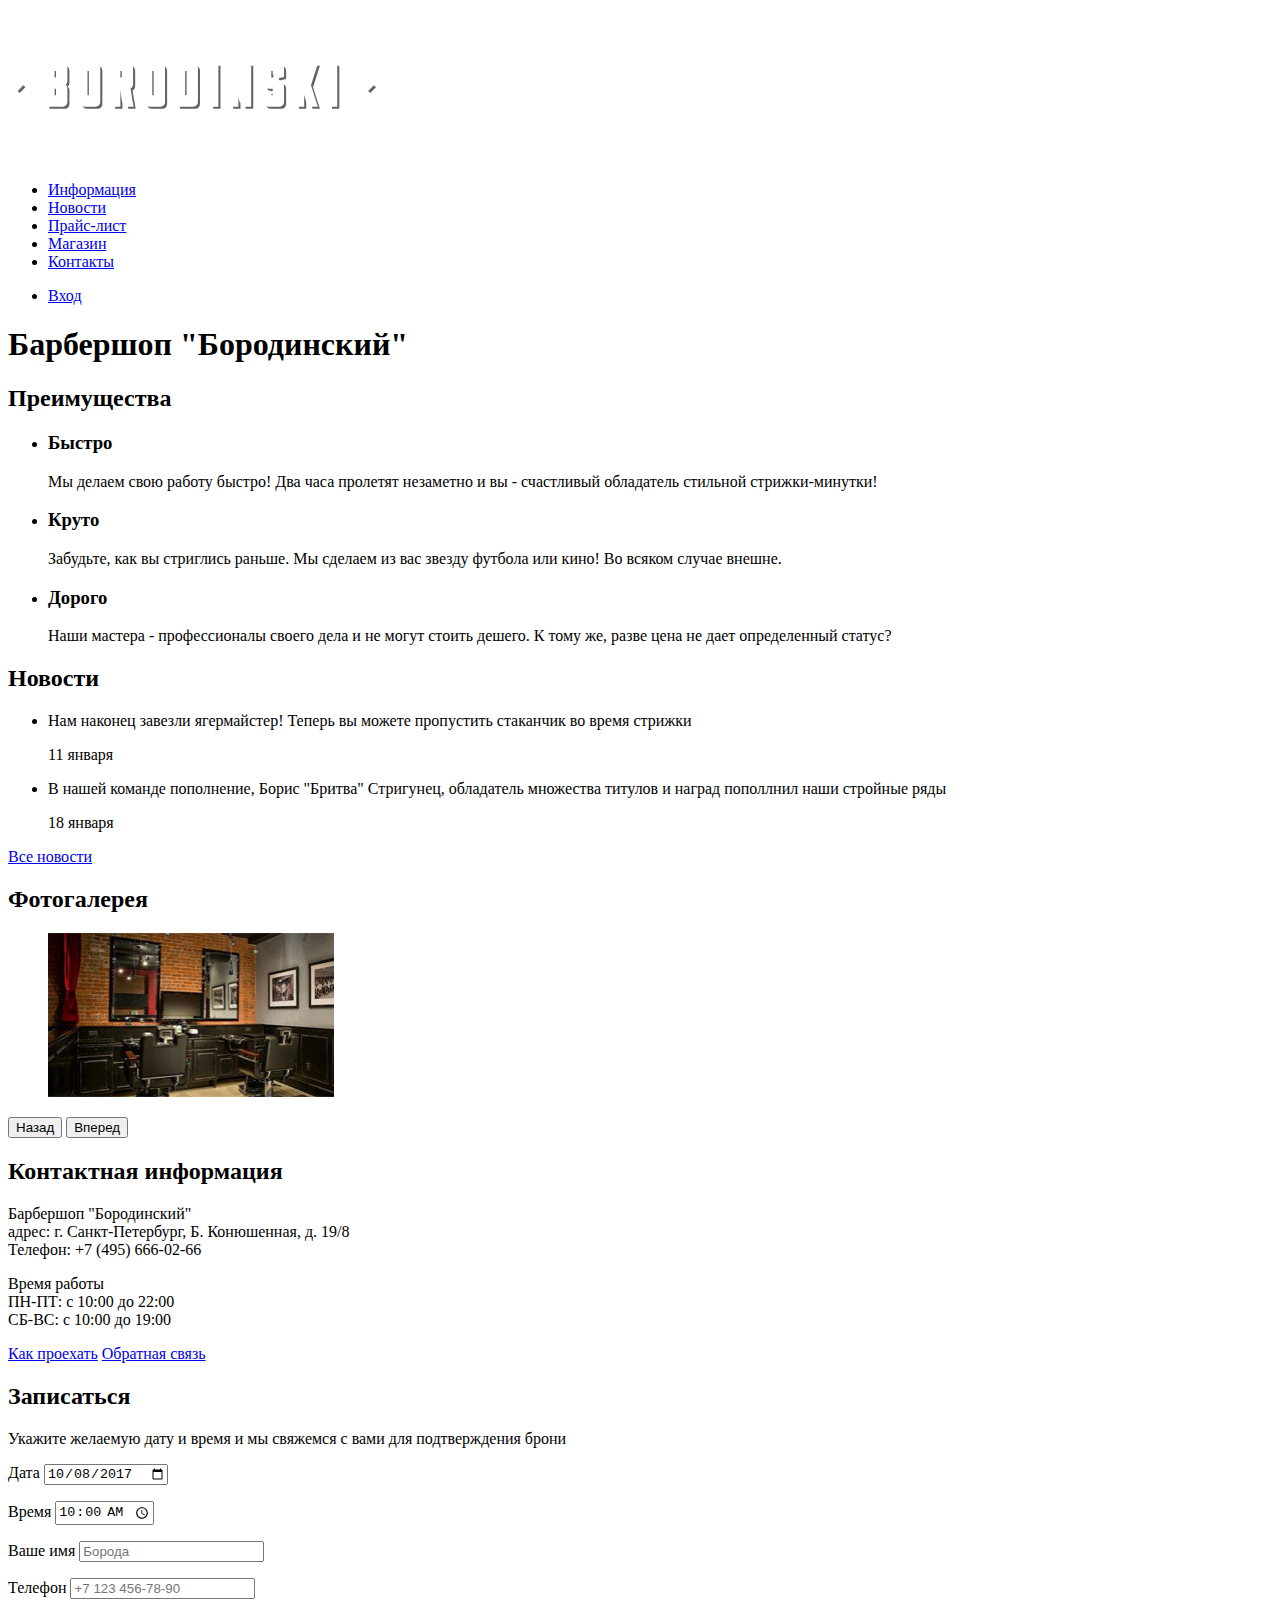
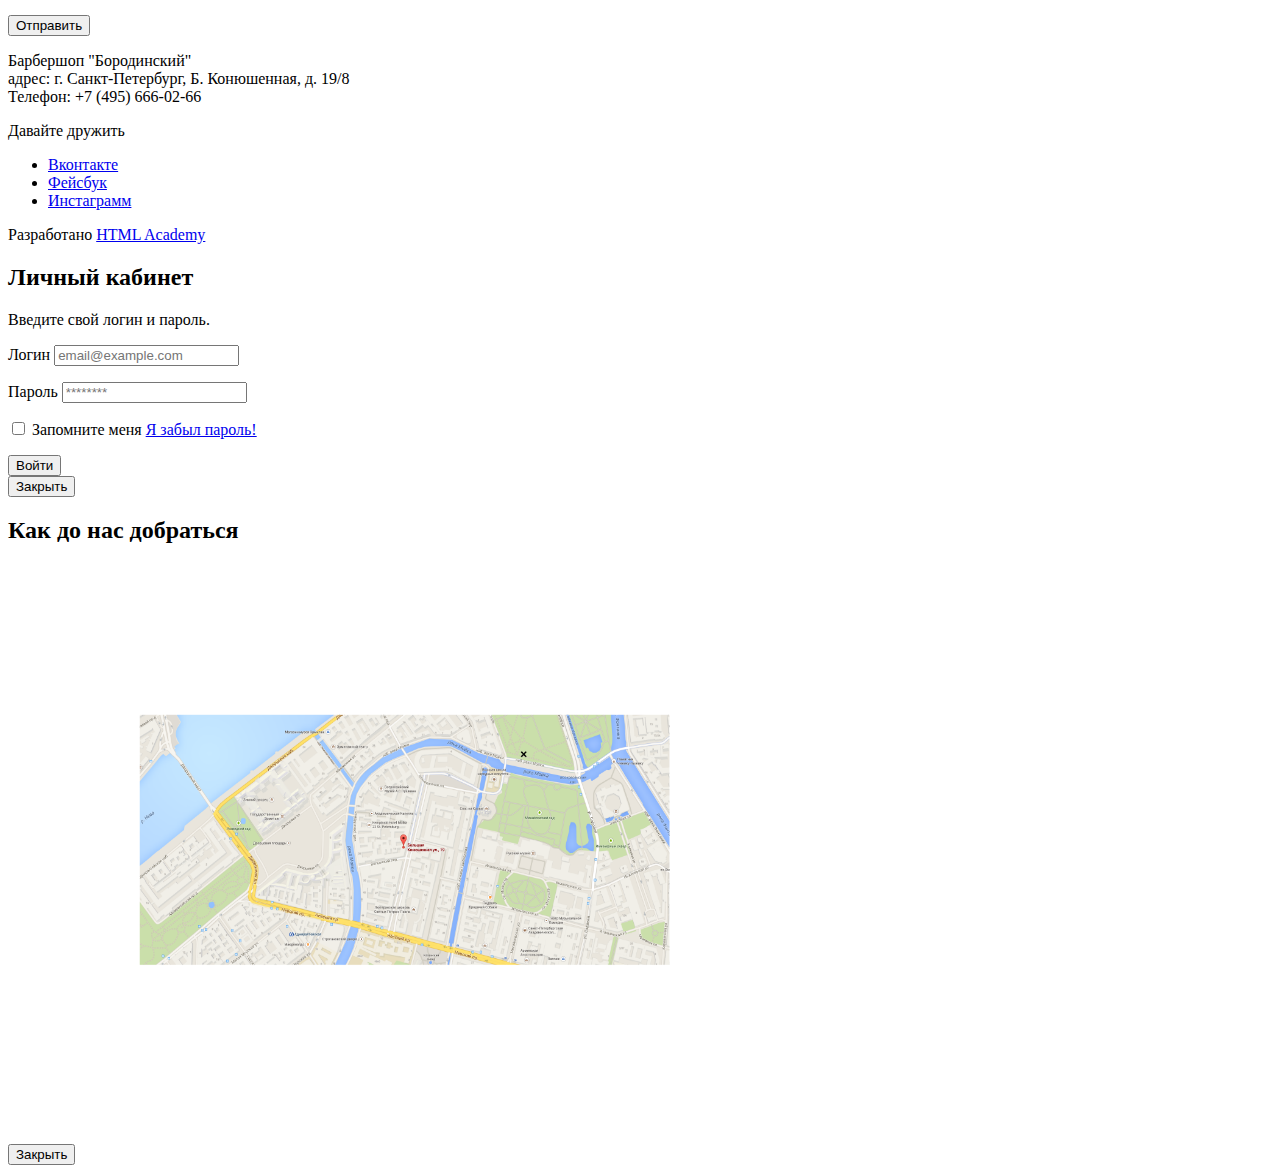
==== index.html @ a77c7a39 "continue export graphic" ====
<!DOCTYPE html>
<html lang="ru">
	<head>
		<meta charset="utf-8">
		<title>Барбершоп "Бородинский"</title>
	</head>
	<body>
		<header>
			<nav>
				<a>
					<img src="img/index-logo.svg" width="368" height="153" alt="Логотип барбершопа'Бородинский'">
				</a>
				<ul>
					<li><a href="info.html">Информация</a></li>
					<li><a href="news.html">Новости</a></li>
					<li><a href="price.html">Прайс-лист</a></li>
					<li><a href="catalog.html">Магазин</a></li>
					<li><a href="contacts.html">Контакты</a></li>
				</ul>
				<ul>
					<li>
						<a href="login.html">
							Вход
						</a>
					</li>
				</ul>
			</nav>
		</header>
		<main>
			<h1>Барбершоп "Бородинский"</h1>
				<section>
					<h2>Преимущества</h2>
					<ul>
						<li>
							<h3>Быстро</h3>
							<p>Мы делаем свою работу быстро! Два часа пролетят незаметно и вы - счастливый обладатель стильной стрижки-минутки!</p>
						</li>
						<li>
							<h3>Круто</h3>
							<p>Забудьте, как вы стриглись раньше. Мы сделаем из вас звезду футбола или кино! Во всяком случае внешне.</p>
						</li>
						<li>
							<h3>Дорого</h3>
							<p>Наши мастера - профессионалы своего дела и не могут стоить дешего. К тому же, разве цена не дает определенный статус?</p>
						</li>
					
					</ul>
				</section>
				<section>
					<h2>Новости</h2>
					<ul>
						<li>
							<p>Нам наконец завезли 	ягермайстер! Теперь вы можете пропустить стаканчик во время стрижки</p>
							<time datetime="2019-01-11">11 января</time>
						</li>
						<li>
							<p>В нашей команде пополнение, Борис "Бритва" Стригунец, обладатель множества титулов и наград пополлнил наши стройные ряды</p>
							<time datetime="2016-01-18">18 января</time>
						</li>
					</ul>
					<a href="news.html">Все новости</a>
				</sectoion>
				<section>
					<h2>Фотогалерея</h2>
					<figure>
						<a href="#"><img src="img/studio.jpg" width="286" height="164" alt="Интерьер"></a>
					</figure>
					<button type="button">Назад</button>
					<button type="button">Вперед</button>
				</section>

				<section>
					<h2>Контактная информация</h2>
					<p>
						Барбершоп "Бородинский"<br>
						адрес: г. Санкт-Петербург, Б. Конюшенная, д. 19/8<br>
						Телефон: +7 (495) 666-02-66
					</p>
					<p>
						Время работы<br>
						ПН-ПТ: с 10:00 до 22:00<br>
						СБ-ВС: с 10:00 до 19:00
					</p>
					<a href="map.html">Как проехать</a>
					<a href="contacts.html">Обратная связь</a>
				</section>

				<section>
					<h2>Записаться</h2>
					<p>Укажите желаемую дату и время и мы свяжемся с вами для подтверждения брони</p>
					<form action="https://echo.htmlacademy.ru" method="post">
						<p>
							<label for="appointment-date">Дата</label>
							<input id="appointment-date" type="date" name="date" value="2017-10-08">
						</p>
						<p>
							<label for="appointment-time">Время</label>
							<input id="appointment-time" type="time" name="time" value="10:00">
						</p>
						<p>
							<label for="appointment-name">Ваше имя</label>
							<input id="appointment-name" type="text" name="name" value="" placeholder="Борода">
						</p>
						<p>
							<label for="appointment-phone">Телефон</label>
							<input id="appointment-phone" type="tel" name="phone" value="" placeholder="+7 123 456-78-90">
						</p>
						<button type="submit">Отправить</button>
					</form>
				</section>
			</main>
			<footer>
			<p>
			Барбершоп "Бородинский"<br>
			адрес: г. Санкт-Петербург, Б. Конюшенная, д. 19/8<br>
			Телефон: +7 (495) 666-02-66
			</p>
			<div>
				<p>Давайте дружить</p>
				<ul>
					<li><a href="#">Вконтакте</a></li>
					<li><a href="#">Фейсбук</a></li>
					<li><a href="#">Инстаграмм</a></li>
				</ul>
			</div>
			<p>
				Разработано
				<a href="https://htmlacademy.ru">HTML Academy</a>
			</p>
		</footer>

		<section>
			<h2>Личный кабинет</h2>
			<p>Введите свой логин и пароль.</p>
			<form action="https://echo.htmlacademy.ru" method="post">
				<p>
					<label for="user-login">Логин</label>
					<input id="user-login" type="email" name="login" placeholder="email@example.com">
				</p>
				<p>
					<label for="user-password">Пароль</label>
					<input id="user-password" type="password" name="password" placeholder="********">
				</p>
				<p>
					<input type="checkbox" name="remember" id="login-password-info">
					<label for="login-password-info">
					Запомните меня
					</label>
					<a href="#">Я забыл пароль!</a>
				</p>
				<button type="submit">Войти</button>
			</form>	
			<button type="button">Закрыть</button>
		</section>

		<section>
			<h2>Как до нас добраться</h2>
			<p>
				<img src="img/map.png" width="780" height="560" alt="Офис 
				компании по адресу ул. Большая Конюшенная 19/8, Санкт-Петербург">
			</p>
			<button type="button">Закрыть</button>
		</section>
	</body>
</html>
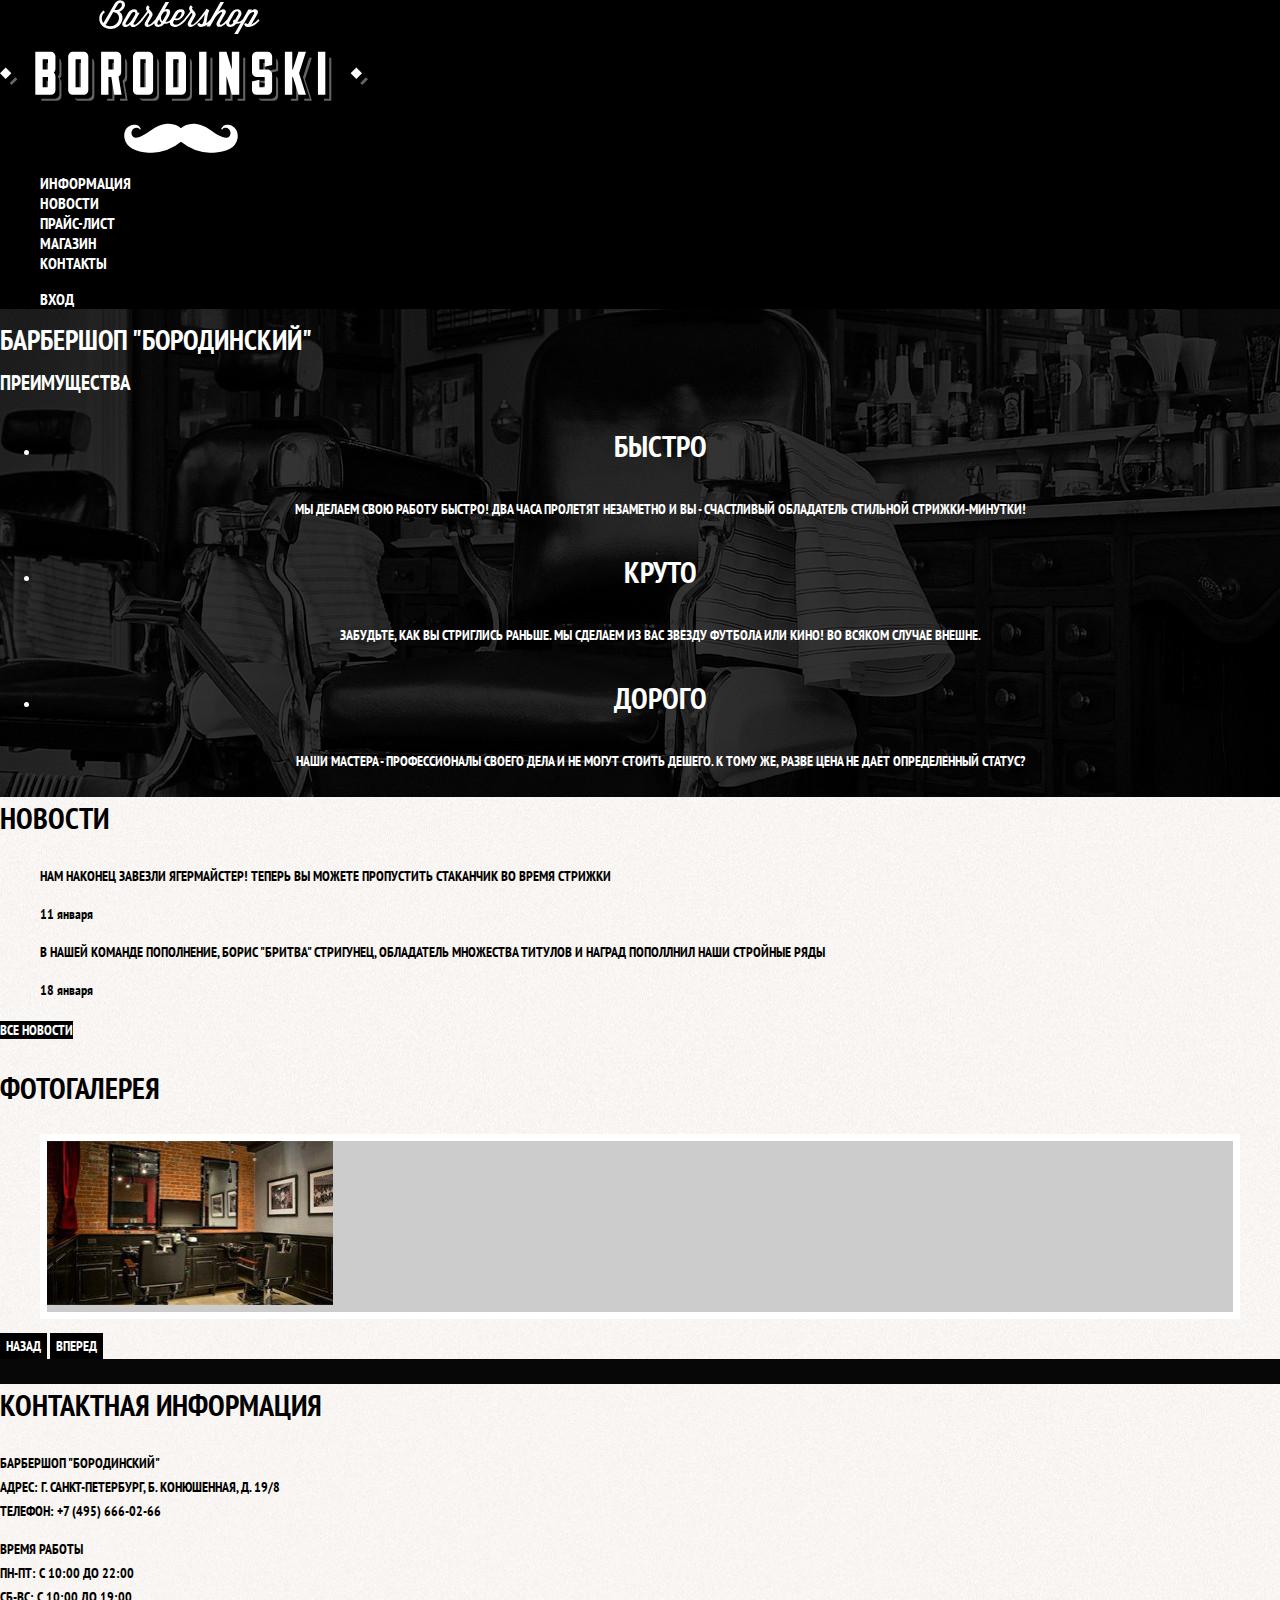
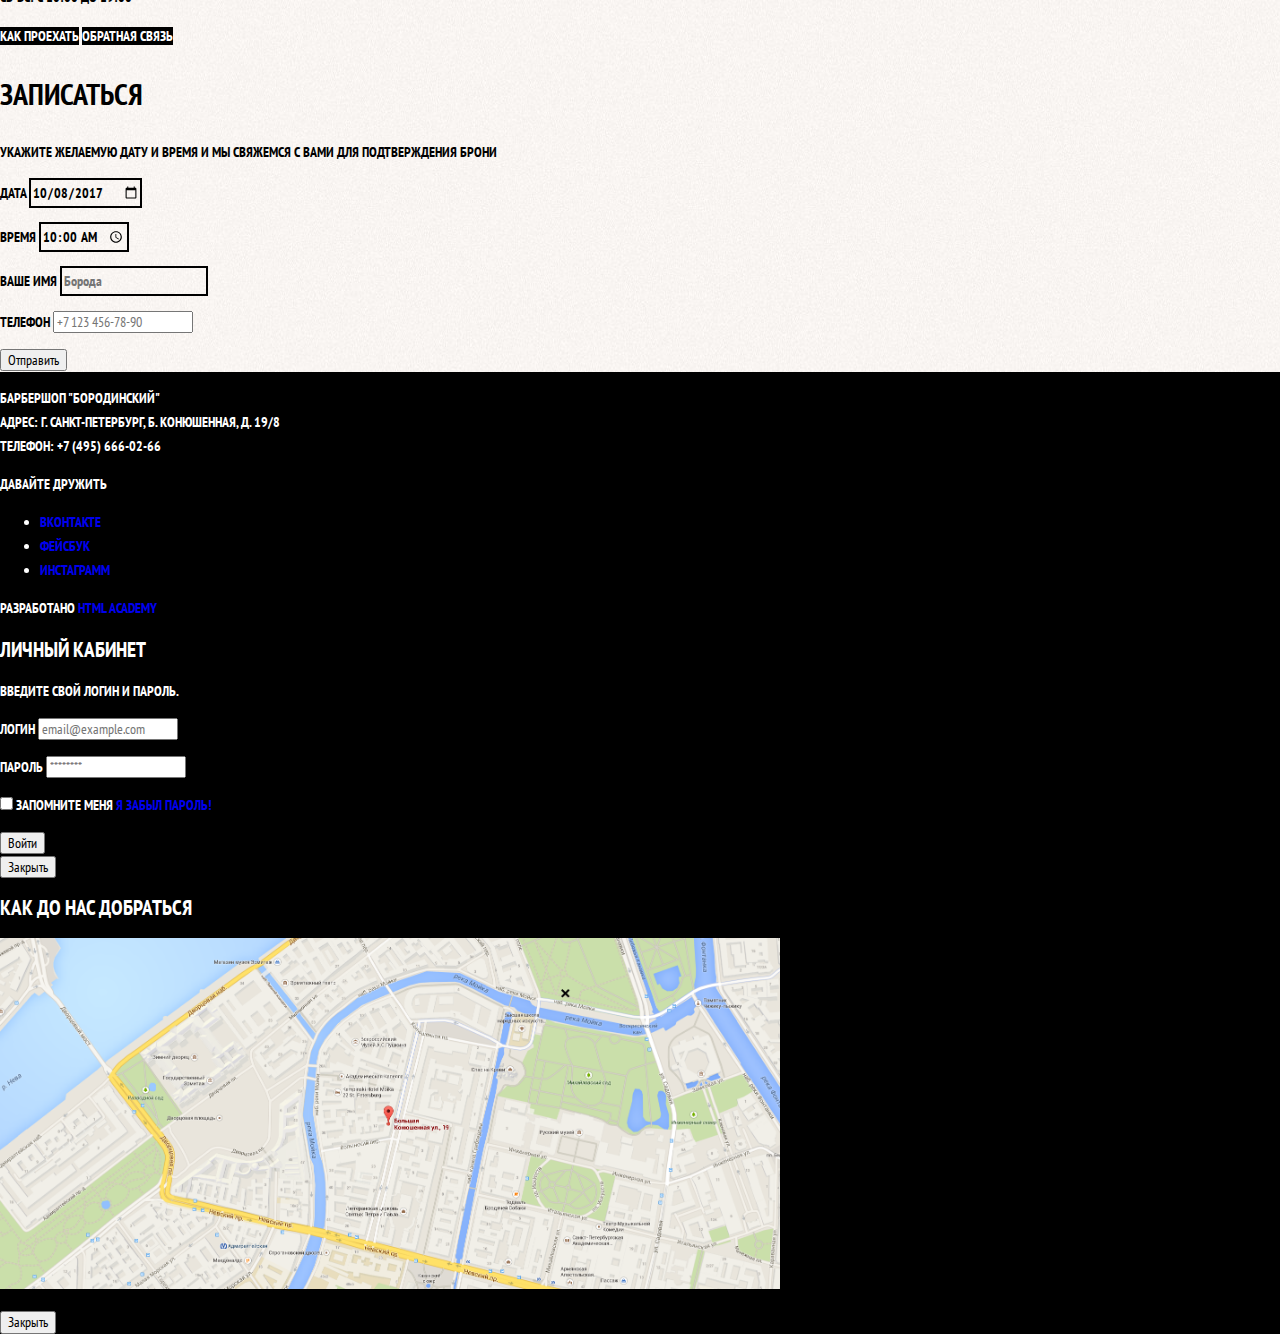
==== commit 132c7d0b: "classes in html, index css, some images" ====
--- a/index.html
+++ b/index.html
@@ -3,73 +3,81 @@
 	<head>
 		<meta charset="utf-8">
 		<title>Барбершоп "Бородинский"</title>
+		<link href="https://fonts.googleapis.com/css?family=PT+Sans+Narrow:400,700&amp;subset=latin,cyrillic" rel="stylesheet">
+		<link href="css/normalize.css" rel="stylesheet">
+		<link href="css/style.css" rel="stylesheet">
 	</head>
 	<body>
-		<header>
-			<nav>
-				<a>
+		<header class="main-header">
+			<nav class="main-navigation">
+				<a class="main-header-logo">
 					<img src="img/index-logo.svg" width="368" height="153" alt="Логотип барбершопа'Бородинский'">
 				</a>
-				<ul>
+				<ul class="site-navigation">
 					<li><a href="info.html">Информация</a></li>
 					<li><a href="news.html">Новости</a></li>
 					<li><a href="price.html">Прайс-лист</a></li>
 					<li><a href="catalog.html">Магазин</a></li>
 					<li><a href="contacts.html">Контакты</a></li>
 				</ul>
-				<ul>
+				<ul class="user-navigation">
 					<li>
-						<a href="login.html">
+						<a class="login-link" href="login.html">
 							Вход
 						</a>
 					</li>
 				</ul>
 			</nav>
 		</header>
-		<main>
-			<h1>Барбершоп "Бородинский"</h1>
-				<section>
-					<h2>Преимущества</h2>
-					<ul>
-						<li>
+		<main class="container">
+			<h1 class="visually-hidden">Барбершоп "Бородинский"</h1>
+				<section class="features">
+					<h2 class="visually-hidden">Преимущества</h2>
+					<ul class="feature-list">
+						<li class="feature-item">
 							<h3>Быстро</h3>
 							<p>Мы делаем свою работу быстро! Два часа пролетят незаметно и вы - счастливый обладатель стильной стрижки-минутки!</p>
 						</li>
-						<li>
+						<li class="feature-item">
 							<h3>Круто</h3>
 							<p>Забудьте, как вы стриглись раньше. Мы сделаем из вас звезду футбола или кино! Во всяком случае внешне.</p>
 						</li>
-						<li>
+						<li class="feature-item">
 							<h3>Дорого</h3>
 							<p>Наши мастера - профессионалы своего дела и не могут стоить дешего. К тому же, разве цена не дает определенный статус?</p>
 						</li>
 					
 					</ul>
 				</section>
-				<section>
+
+			<div class="index-columns">
+				<section class="news">
 					<h2>Новости</h2>
-					<ul>
-						<li>
+					<ul class="news-list">
+						<li class="news-item">
 							<p>Нам наконец завезли 	ягермайстер! Теперь вы можете пропустить стаканчик во время стрижки</p>
 							<time datetime="2019-01-11">11 января</time>
 						</li>
-						<li>
+						<li class="news-item">
 							<p>В нашей команде пополнение, Борис "Бритва" Стригунец, обладатель множества титулов и наград пополлнил наши стройные ряды</p>
 							<time datetime="2016-01-18">18 января</time>
 						</li>
 					</ul>
-					<a href="news.html">Все новости</a>
+					<a class="button" href="news.html">Все новости</a>
 				</sectoion>
-				<section>
+
+				<section class="gallery">
 					<h2>Фотогалерея</h2>
-					<figure>
+					<figure class="gallery-content">
 						<a href="#"><img src="img/studio.jpg" width="286" height="164" alt="Интерьер"></a>
 					</figure>
-					<button type="button">Назад</button>
-					<button type="button">Вперед</button>
+					<button class="button gallery-button gallery-button-back" type="button">Назад</button>
+					<button class="button gallery-button gallery-button-next" type="button">Вперед</button>
 				</section>
+			</div>
 
-				<section>
+			<div class="index-columns">
+				<section class="contacts">
 					<h2>Контактная информация</h2>
 					<p>
 						Барбершоп "Бородинский"<br>
@@ -81,23 +89,23 @@
 						ПН-ПТ: с 10:00 до 22:00<br>
 						СБ-ВС: с 10:00 до 19:00
 					</p>
-					<a href="map.html">Как проехать</a>
-					<a href="contacts.html">Обратная связь</a>
+					<a class="button" href="map.html">Как проехать</a>
+					<a class="button" href="contacts.html">Обратная связь</a>
 				</section>
 
-				<section>
+				<section class="appointment">
 					<h2>Записаться</h2>
-					<p>Укажите желаемую дату и время и мы свяжемся с вами для подтверждения брони</p>
-					<form action="https://echo.htmlacademy.ru" method="post">
-						<p>
+					<p class="appointment-info">Укажите желаемую дату и время и мы свяжемся с вами для подтверждения брони</p>
+					<form class="appointment-form" action="https://echo.htmlacademy.ru" method="post">
+						<p class="appointment-item">
 							<label for="appointment-date">Дата</label>
 							<input id="appointment-date" type="date" name="date" value="2017-10-08">
 						</p>
-						<p>
+						<p class="appointment-item">
 							<label for="appointment-time">Время</label>
 							<input id="appointment-time" type="time" name="time" value="10:00">
 						</p>
-						<p>
+						<p class="appointment-item">
 							<label for="appointment-name">Ваше имя</label>
 							<input id="appointment-name" type="text" name="name" value="" placeholder="Борода">
 						</p>
@@ -108,6 +116,7 @@
 						<button type="submit">Отправить</button>
 					</form>
 				</section>
+			</div>
 			</main>
 			<footer>
 			<p>
@@ -156,7 +165,7 @@
 		<section>
 			<h2>Как до нас добраться</h2>
 			<p>
-				<img src="img/map.png" width="780" height="560" alt="Офис 
+				<img src="img/map.png" width="780" height="" alt="Офис 
 				компании по адресу ул. Большая Конюшенная 19/8, Санкт-Петербург">
 			</p>
 			<button type="button">Закрыть</button>
--- a/css/style.css
+++ b/css/style.css
@@ -0,0 +1,117 @@
+body {
+    margin: 0;
+    padding: 0;
+
+    font-family: "PT Sans Narrow", Arial, sans-serif;
+    font-size: 14px;
+    line-height: 24px;
+    font-weight: 700;
+    color: #ffffff;
+    text-transform: uppercase;
+
+    background-color: #000000;
+    background-image: url(../img/bg.jpg);
+    background-position: top center;
+    background-repeat: no-repeat;
+}
+
+a {
+    text-decoration: none;
+}
+
+.button {
+    font: inherit;
+
+    text-align: center;
+    color: #ffffff;
+    vertical-align: middle;
+    text-transform: uppercase;
+
+    background-color: #000000;
+    border: none;
+}
+
+.button:hover,
+.button:focus,
+.button:active {
+    background-color: #663d15;
+}
+
+.main-navigation {
+    font-size: 16px;
+    line-height: 20px;
+    color: #ffffff;
+
+    background-color: #000000;
+}
+
+.site-navigation, .user-navigation {
+    list-style: none;
+}
+
+.site-navigation a,
+.user-navigation a {
+    color: #ffffff;
+}
+
+.site-navigation a:hover,
+.site-navigation a:focus,
+.user-navigation a:hover,
+.user-navigation a:focus {
+    background-color: #242424;
+}
+
+.features-list {
+    list-style: none;
+}
+
+.feature-item {
+    text-align: center;
+}
+
+.feature-item h3 {
+    font-size: 30px;
+    line-height: 42px;
+}
+
+.index-columns {
+    color: #000000;
+
+    background-color: #f8f5f2;
+    background-image: url(../img/pattern-light.jpg);
+    background-position: 0 0;
+    background-repeat: repeat;
+}
+
+.index-columns h2 {
+    font-size: 30px;
+    line-height: 42px;
+}
+
+.news-list {
+    list-style: none;
+}
+
+.news-item time {
+    text-transform: none;
+}
+
+.gallery-content {
+    background-color: #cccccc;
+    border: 7px solid #ffffff;
+}
+
+.appointment-item input {
+    font: inherit;
+
+    background-color: transparent;
+    border: 2px solid #000000;
+}
+
+.appointment-item input:focus {
+    border-color: #663d15;
+}
+
+.main-footer {
+    
+}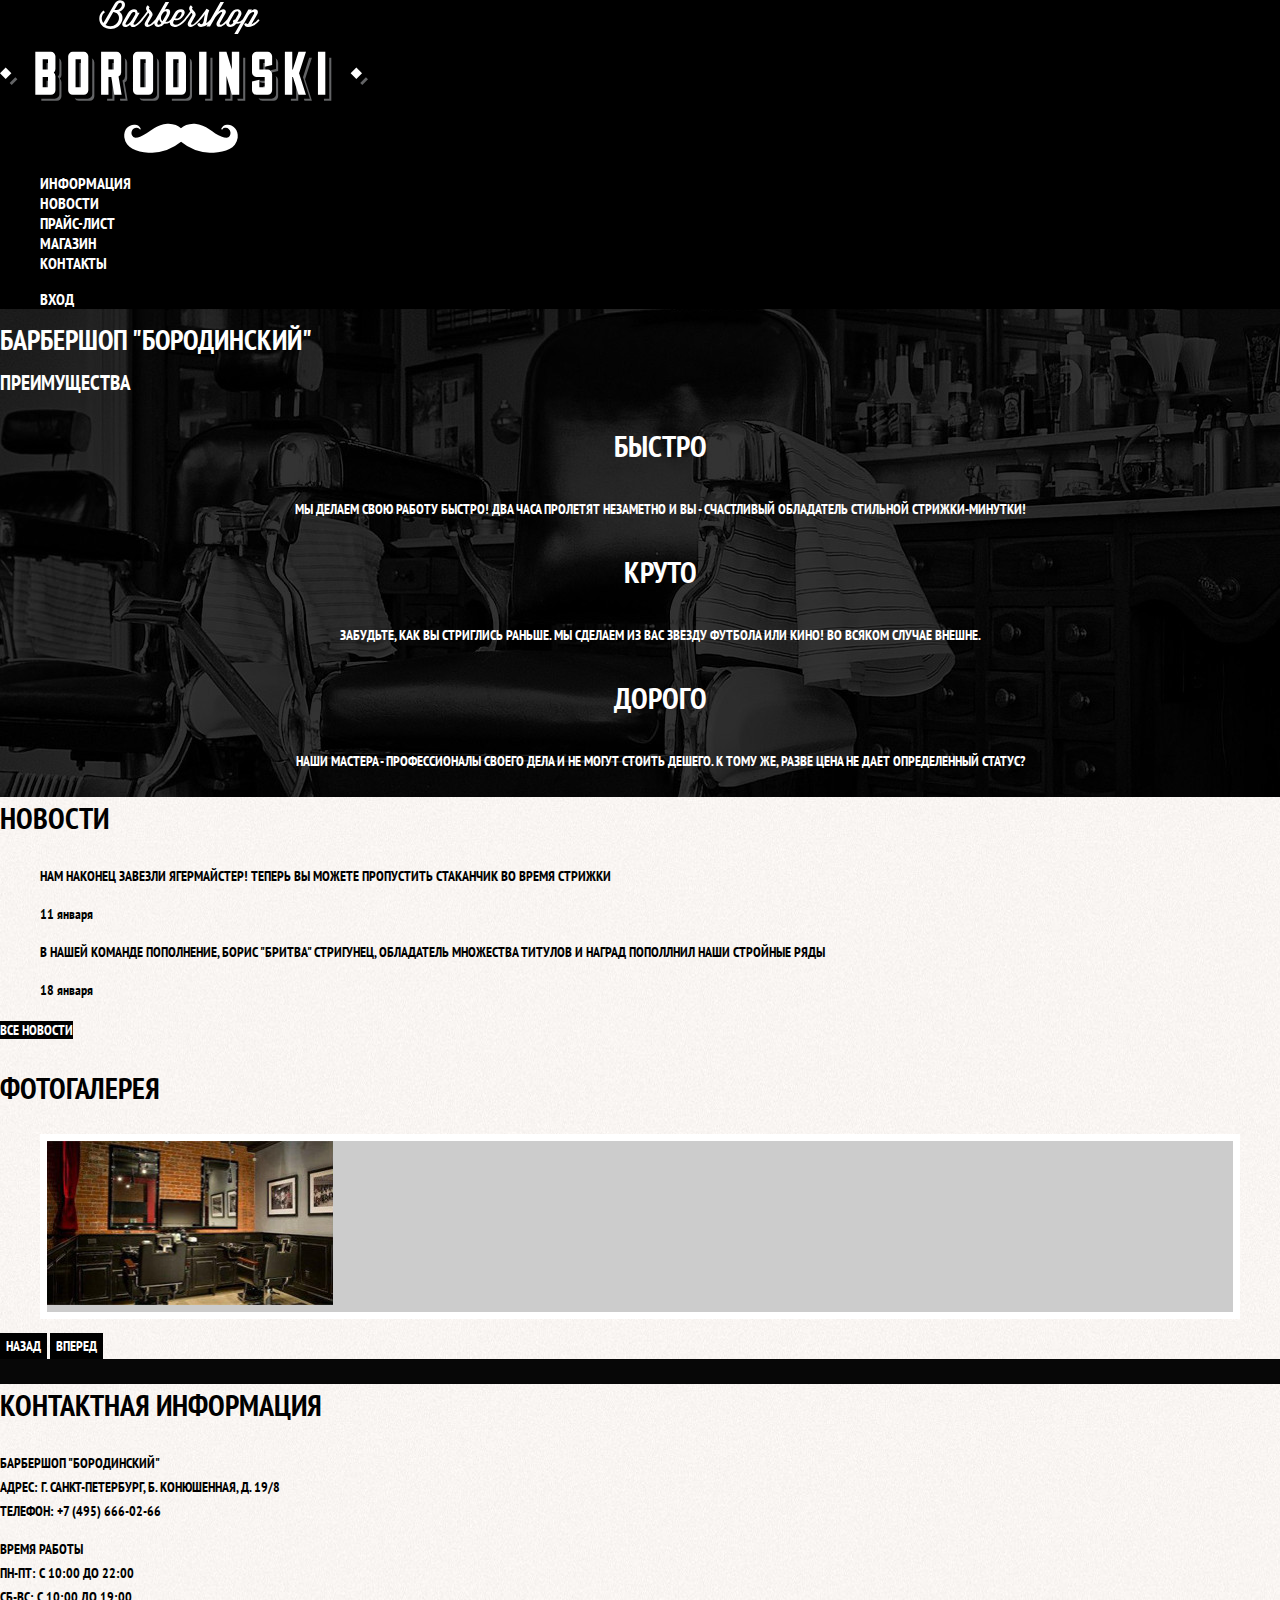
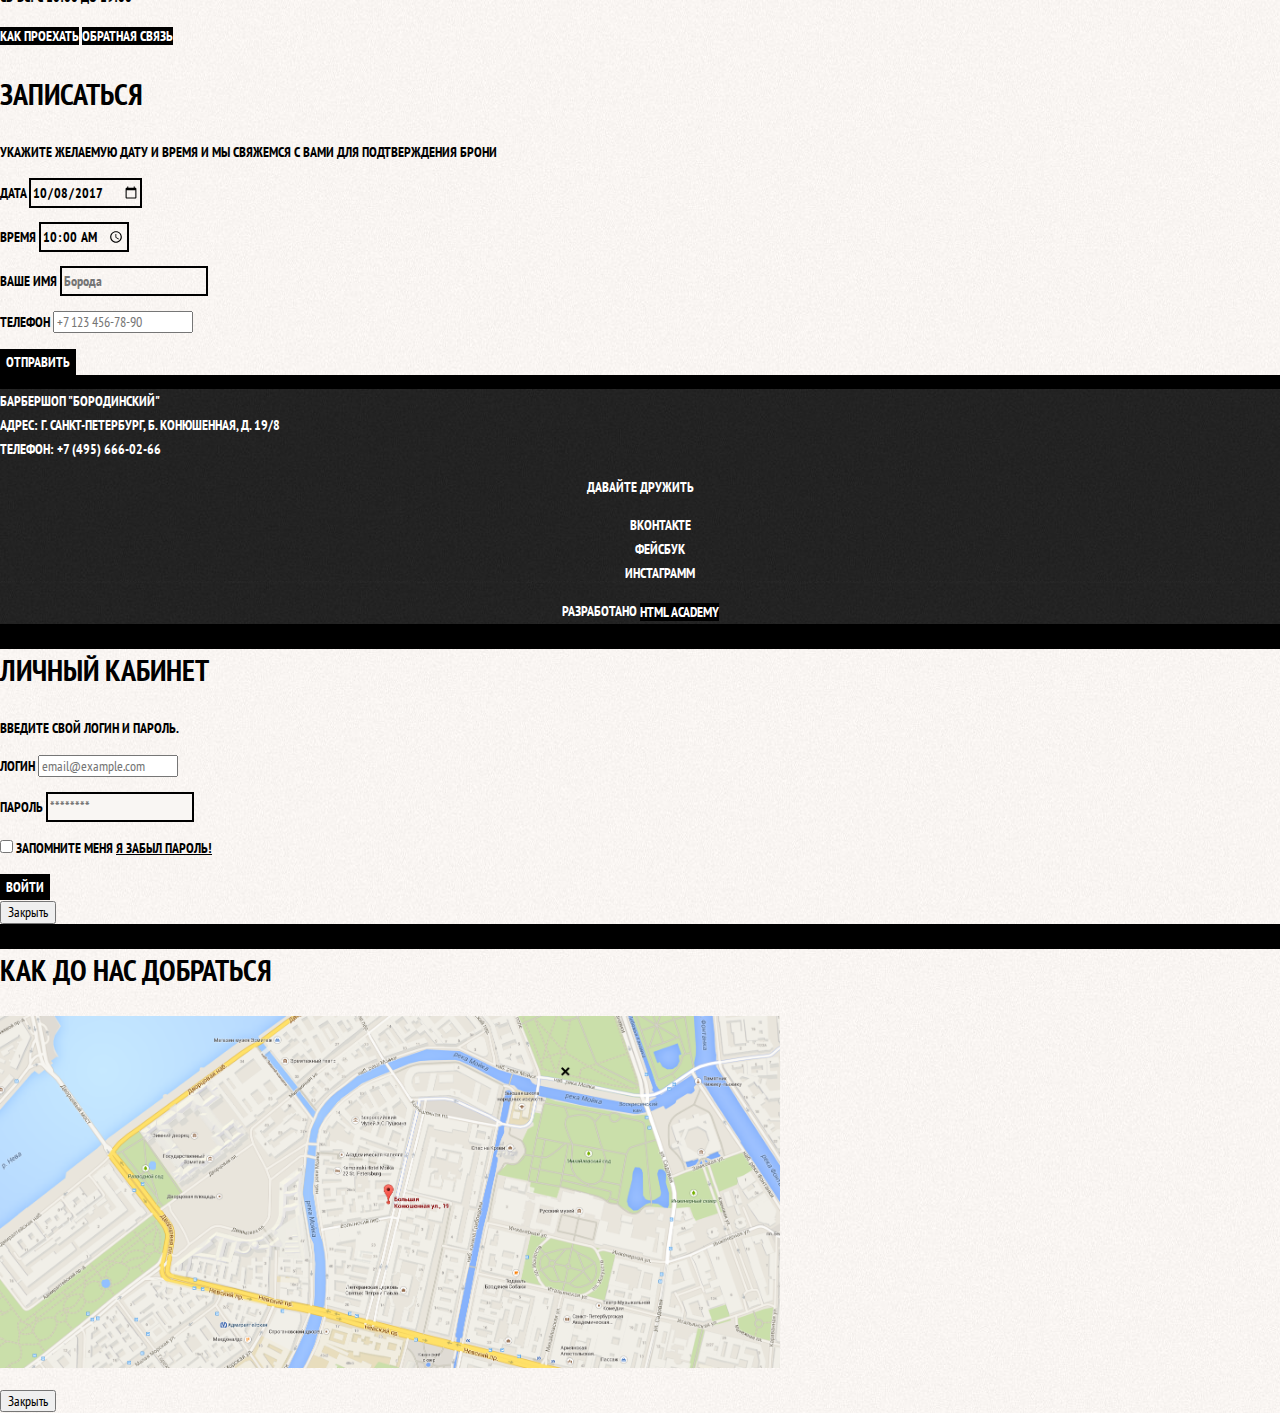
==== commit 1be11b4d: "finish index css and html classes" ====
--- a/index.html
+++ b/index.html
@@ -113,62 +113,63 @@
 							<label for="appointment-phone">Телефон</label>
 							<input id="appointment-phone" type="tel" name="phone" value="" placeholder="+7 123 456-78-90">
 						</p>
-						<button type="submit">Отправить</button>
+						<button class="button" type="submit">Отправить</button>
 					</form>
 				</section>
 			</div>
 			</main>
-			<footer>
-			<p>
+			<footer class="main-footer">
+			<p class="footer-contacts">
 			Барбершоп "Бородинский"<br>
 			адрес: г. Санкт-Петербург, Б. Конюшенная, д. 19/8<br>
 			Телефон: +7 (495) 666-02-66
 			</p>
-			<div>
+			<div class="footer-social">
 				<p>Давайте дружить</p>
 				<ul>
-					<li><a href="#">Вконтакте</a></li>
-					<li><a href="#">Фейсбук</a></li>
-					<li><a href="#">Инстаграмм</a></li>
+					<li><a class="social-button" href="#">Вконтакте</a></li>
+					<li><a class="social-button" href="#">Фейсбук</a></li>
+					<li><a class="social-button" href="#">Инстаграмм</a></li>
 				</ul>
 			</div>
-			<p>
-				Разработано
-				<a href="https://htmlacademy.ru">HTML Academy</a>
+			<p class="footer-copyright">
+				<b>Разработано</b>
+				<a class="button" href="https://htmlacademy.ru">HTML Academy</a>
 			</p>
 		</footer>
 
-		<section>
+		<section class="modal modal-login">
 			<h2>Личный кабинет</h2>
 			<p>Введите свой логин и пароль.</p>
-			<form action="https://echo.htmlacademy.ru" method="post">
+			<form class="login-form" action="https://echo.htmlacademy.ru" method="post">
 				<p>
-					<label for="user-login">Логин</label>
-					<input id="user-login" type="email" name="login" placeholder="email@example.com">
+					<label class="visually-hidden" for="user-login">Логин</label>
+					<input class="login-icon-user" id="user-login" type="email" name="login" placeholder="email@example.com">
 				</p>
 				<p>
-					<label for="user-password">Пароль</label>
-					<input id="user-password" type="password" name="password" placeholder="********">
+					<label class="visually-hidden" for="user-password">Пароль</label>
+					<input class="login-icon-password" id="user-password" type="password" name="password" placeholder="********">
 				</p>
-				<p>
+				<p class="login-password-info">
 					<input type="checkbox" name="remember" id="login-password-info">
-					<label for="login-password-info">
+					<label class="login-checkbox" for="login-password-info">
+					<span class="checkbox-indicator"></span>
 					Запомните меня
 					</label>
-					<a href="#">Я забыл пароль!</a>
+					<a class="restore" href="#">Я забыл пароль!</a>
 				</p>
-				<button type="submit">Войти</button>
+				<button class="button" type="submit">Войти</button>
 			</form>	
-			<button type="button">Закрыть</button>
+			<button class="modal-close" type="button">Закрыть</button>
 		</section>
 
-		<section>
-			<h2>Как до нас добраться</h2>
+		<section class="modal modal-map">
+			<h2 class="visually-hidden">Как до нас добраться</h2>
 			<p>
 				<img src="img/map.png" width="780" height="" alt="Офис 
 				компании по адресу ул. Большая Конюшенная 19/8, Санкт-Петербург">
 			</p>
-			<button type="button">Закрыть</button>
+			<button class="modal-close" type="button">Закрыть</button>
 		</section>
 	</body>
 </html>--- a/css/style.css
+++ b/css/style.css
@@ -61,7 +61,7 @@
     background-color: #242424;
 }
 
-.features-list {
+.feature-list {
     list-style: none;
 }
 
@@ -113,5 +113,86 @@
 }
 
 .main-footer {
-    
+    color: #ffffff;
+
+    background-color: #212121;
+    background-image: url(../img/pattern-dark.jpg);
+    background-position: 0 0;
+    background-repeat: repeat;
+}
+
+.footer-contacts a {
+    color: #ffffff;
+    text-decoration: underline;
+}
+
+.footer-contacts a:hover,
+.footer-contacts a:focus {
+    text-decoration: none;
+}
+
+.footer-social {
+    text-align: center;
+}
+
+.footer-social ul {
+    list-style: none;
+}
+
+.social-button {
+    color: #ffffff;
+}
+
+.footer-copyright {
+    text-align: center;
+}
+
+.footer-copyright .button:hover,
+.footer-copyright .button:focus {
+    color: #000000;
+
+    background-color: #ffffff;
+}
+
+.modal {
+    color: #000000;
+
+    background-color: #f8f3f0;
+    background-image: url(../img/pattern-light.jpg);
+    background-position: 0 0;
+    background-repeat: repeat;
+}
+
+.modal h2 {
+    font-size: 30px;
+    line-height: 42px;
+}
+
+.login-form input[type="text"],
+.login-form input[type="password"] {
+    font: inherit;
+    color: #000000;
+    text-transform: uppercase;
+
+    background-color: #f9f6f3;
+    border: 2px solid #000000;
+}
+
+.login-form input:focus {
+    border-color: #663d15;
+}
+
+.login-checkbox:hover,
+.login-checkbox:focus {
+    color: #663d15;
+}
+
+.restore {
+    color: #000000;
+    text-decoration: underline;
+}
+
+.restore:hover,
+.restore:focus {
+    text-decoration: none;
 }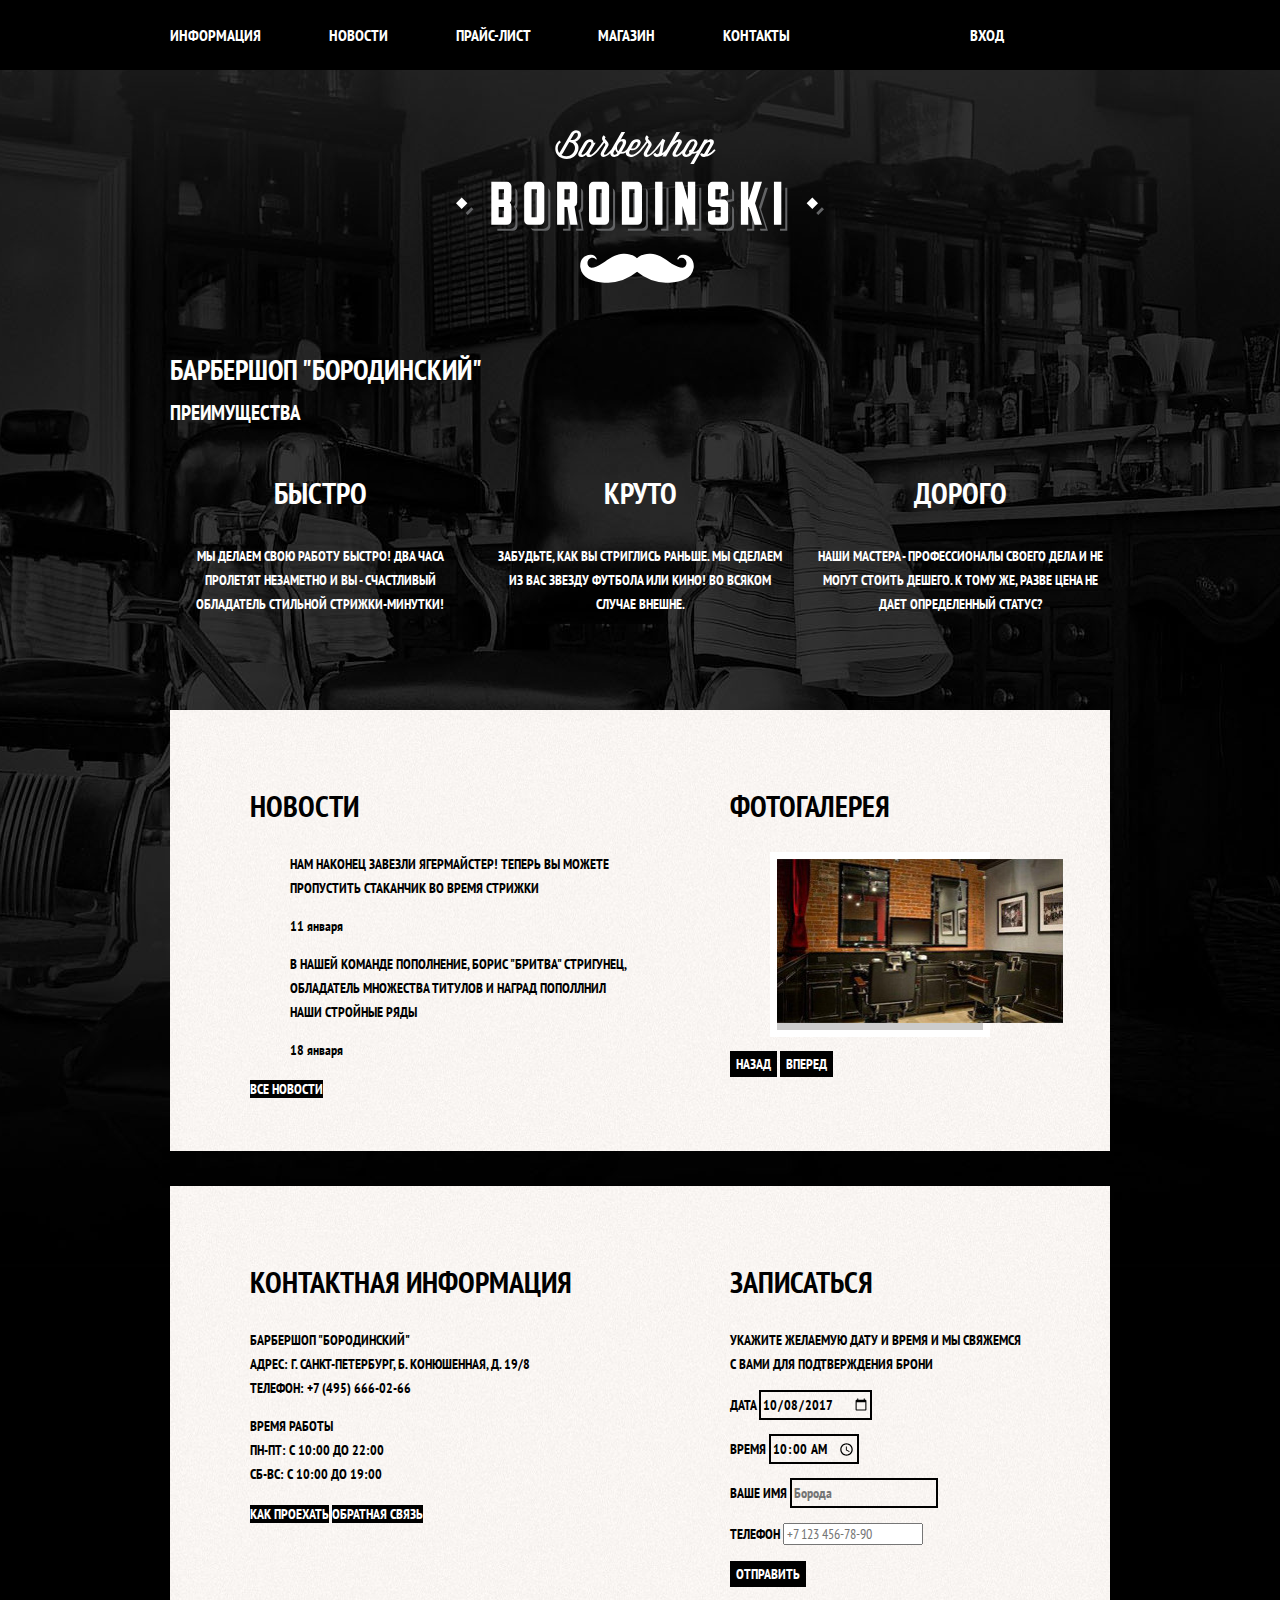
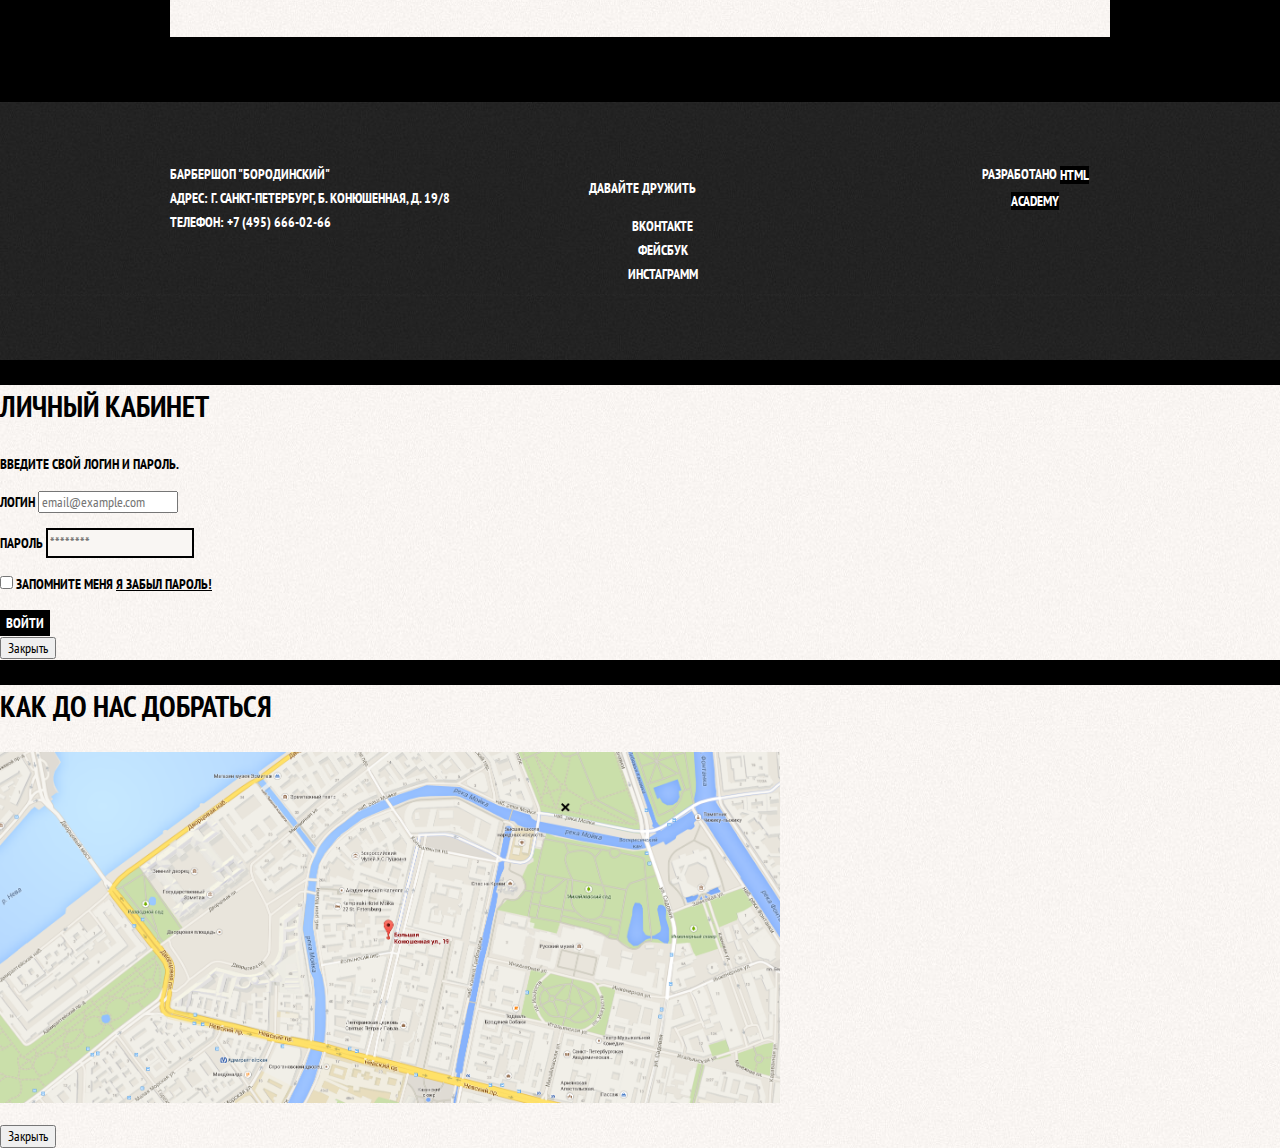
==== commit 41e28a74: "shop item page html and css, grid on index page(flex-box)" ====
--- a/index.html
+++ b/index.html
@@ -13,6 +13,8 @@
 				<a class="main-header-logo">
 					<img src="img/index-logo.svg" width="368" height="153" alt="Логотип барбершопа'Бородинский'">
 				</a>
+				<div class="main-navigation-wrapper">
+				<div class="container">
 				<ul class="site-navigation">
 					<li><a href="info.html">Информация</a></li>
 					<li><a href="news.html">Новости</a></li>
@@ -27,6 +29,8 @@
 						</a>
 					</li>
 				</ul>
+				</div>
+				</div>
 			</nav>
 		</header>
 		<main class="container">
@@ -64,7 +68,7 @@
 						</li>
 					</ul>
 					<a class="button" href="news.html">Все новости</a>
-				</sectoion>
+				</section>
 
 				<section class="gallery">
 					<h2>Фотогалерея</h2>
@@ -95,7 +99,7 @@
 
 				<section class="appointment">
 					<h2>Записаться</h2>
-					<p class="appointment-info">Укажите желаемую дату и время и мы свяжемся с вами для подтверждения брони</p>
+					<p class="appointment-info">Укажите желаемую дату и время и мы свяжемся<br> с вами для подтверждения брони</p>
 					<form class="appointment-form" action="https://echo.htmlacademy.ru" method="post">
 						<p class="appointment-item">
 							<label for="appointment-date">Дата</label>
@@ -119,7 +123,8 @@
 			</div>
 			</main>
 			<footer class="main-footer">
-			<p class="footer-contacts">
+				<div class="container">
+				<p class="footer-contacts">
 			Барбершоп "Бородинский"<br>
 			адрес: г. Санкт-Петербург, Б. Конюшенная, д. 19/8<br>
 			Телефон: +7 (495) 666-02-66
@@ -136,6 +141,7 @@
 				<b>Разработано</b>
 				<a class="button" href="https://htmlacademy.ru">HTML Academy</a>
 			</p>
+			</div>
 		</footer>
 
 		<section class="modal modal-login">
--- a/css/style.css
+++ b/css/style.css
@@ -10,7 +10,7 @@
     text-transform: uppercase;
 
     background-color: #000000;
-    background-image: url(../img/bg.jpg);
+    background-image: url(../img/index-bg.jpg);
     background-position: top center;
     background-repeat: no-repeat;
 }
@@ -42,8 +42,7 @@
     line-height: 20px;
     color: #ffffff;
 
-    background-color: #000000;
-}
+    }
 
 .site-navigation, .user-navigation {
     list-style: none;
@@ -195,4 +194,197 @@
 .restore:hover,
 .restore:focus {
     text-decoration: none;
+}
+
+.page-main {
+    color: rgb(0, 0, 0);
+    background-color:  rgb(248, 245, 242);
+    background-image: url(../img/bg.jpg);
+}
+
+
+.page-main a:hover {
+    color: rgb(102, 61, 21);
+}
+.page-main a:active {
+    color: rgba(102, 61, 21, 0.3);
+}
+
+
+
+.page-main ul {
+    list-style: none;
+}
+
+
+.inner-title {
+    font-size: 30px;
+    line-height: 42px;
+}
+ 
+.page-main .btn:hover {
+    color: rgb(255, 255, 255);
+    background: rgb(102, 61, 21);
+}
+.page-main .btn:active {
+    color: rgba(255, 255, 255, 0.3);
+}
+
+
+.breadcrumps {
+	width: 100%;
+    margin-bottom: 50px;
+}
+
+.breadcrumps-link {
+	color: black;
+	margin-right: 40px;
+}
+
+.breadcrumps-current {
+    color: rgb(171, 169, 167);
+}
+
+
+.inner-content-title {
+    font-size: 24px;
+    line-height: 30px;
+}
+
+/*-----сеточные стили--------*/
+
+html,
+body {
+    min-width: 1122px;
+    min-height: 1750px;
+}
+
+.container {
+    width: 940px;
+    margin: 0 auto;
+    padding: 0 10px;
+}
+
+.main-header {
+    margin-bottom: 75px;
+}
+
+.main-navigation {
+    display: flex;
+    flex-direction: column;
+    align-items: center;
+    
+}
+
+.main-header-logo {
+    order: 2;
+    width: 368px;
+    height: 153px;
+}
+
+.main-navigation-wrapper {
+    width: 100%;
+    margin-bottom: 60px;
+
+    background-color: #000000;
+    min-height: 70px;
+}
+
+.main-navigation-wrapper .container {
+    display: flex;
+    justify-content: space-between;
+    
+    
+}
+
+.site-navigation {
+    display: flex;
+    width: 620px;
+    height: 70px;
+    margin: 0;
+    padding: 0;
+    justify-content: space-between;
+    list-style: none;
+    align-items: center;
+    
+}
+
+.user-navigation {
+     display: flex;
+    width: 140px;
+    height: 70px;
+    margin: 0;
+    padding: 0;
+    align-items: center;
+    list-style: none;
+}
+
+.features {
+    margin-bottom: 80px;
+}
+
+.feature-list {
+    display: flex;
+    justify-content: space-between;
+    margin: 0;
+    padding: 0;
+
+    list-style: none;
+    
+    min-height: 170px;
+}
+
+.feature-item {
+    width: 300px;
+    
+    min-width: 170px;
+}
+
+.index-columns {
+    display: flex;
+    flex-direction: row;
+    justify-content: space-between;
+    padding: 50px 80px;
+    margin-bottom: 35px;
+}
+
+.news {
+    width: 380px;
+}
+
+.gallery {
+    width: 300px;
+}
+
+.contacts {
+    width: 380px;
+}
+
+.appointment {
+    width: 300px;
+}
+
+.main-footer {
+    padding: 60px 0;
+    margin-top: 65px;
+}
+
+.main-footer .container {
+    display: flex;
+}
+
+.footer-contacts {
+    width: 320px;
+    margin: 0;
+    margin-right: 80px;
+}
+
+.footer-social {
+    width: 145px;
+}
+
+.footer-copyright {
+    width: 150px;
+    margin: 0;
+    margin-left: auto;
 }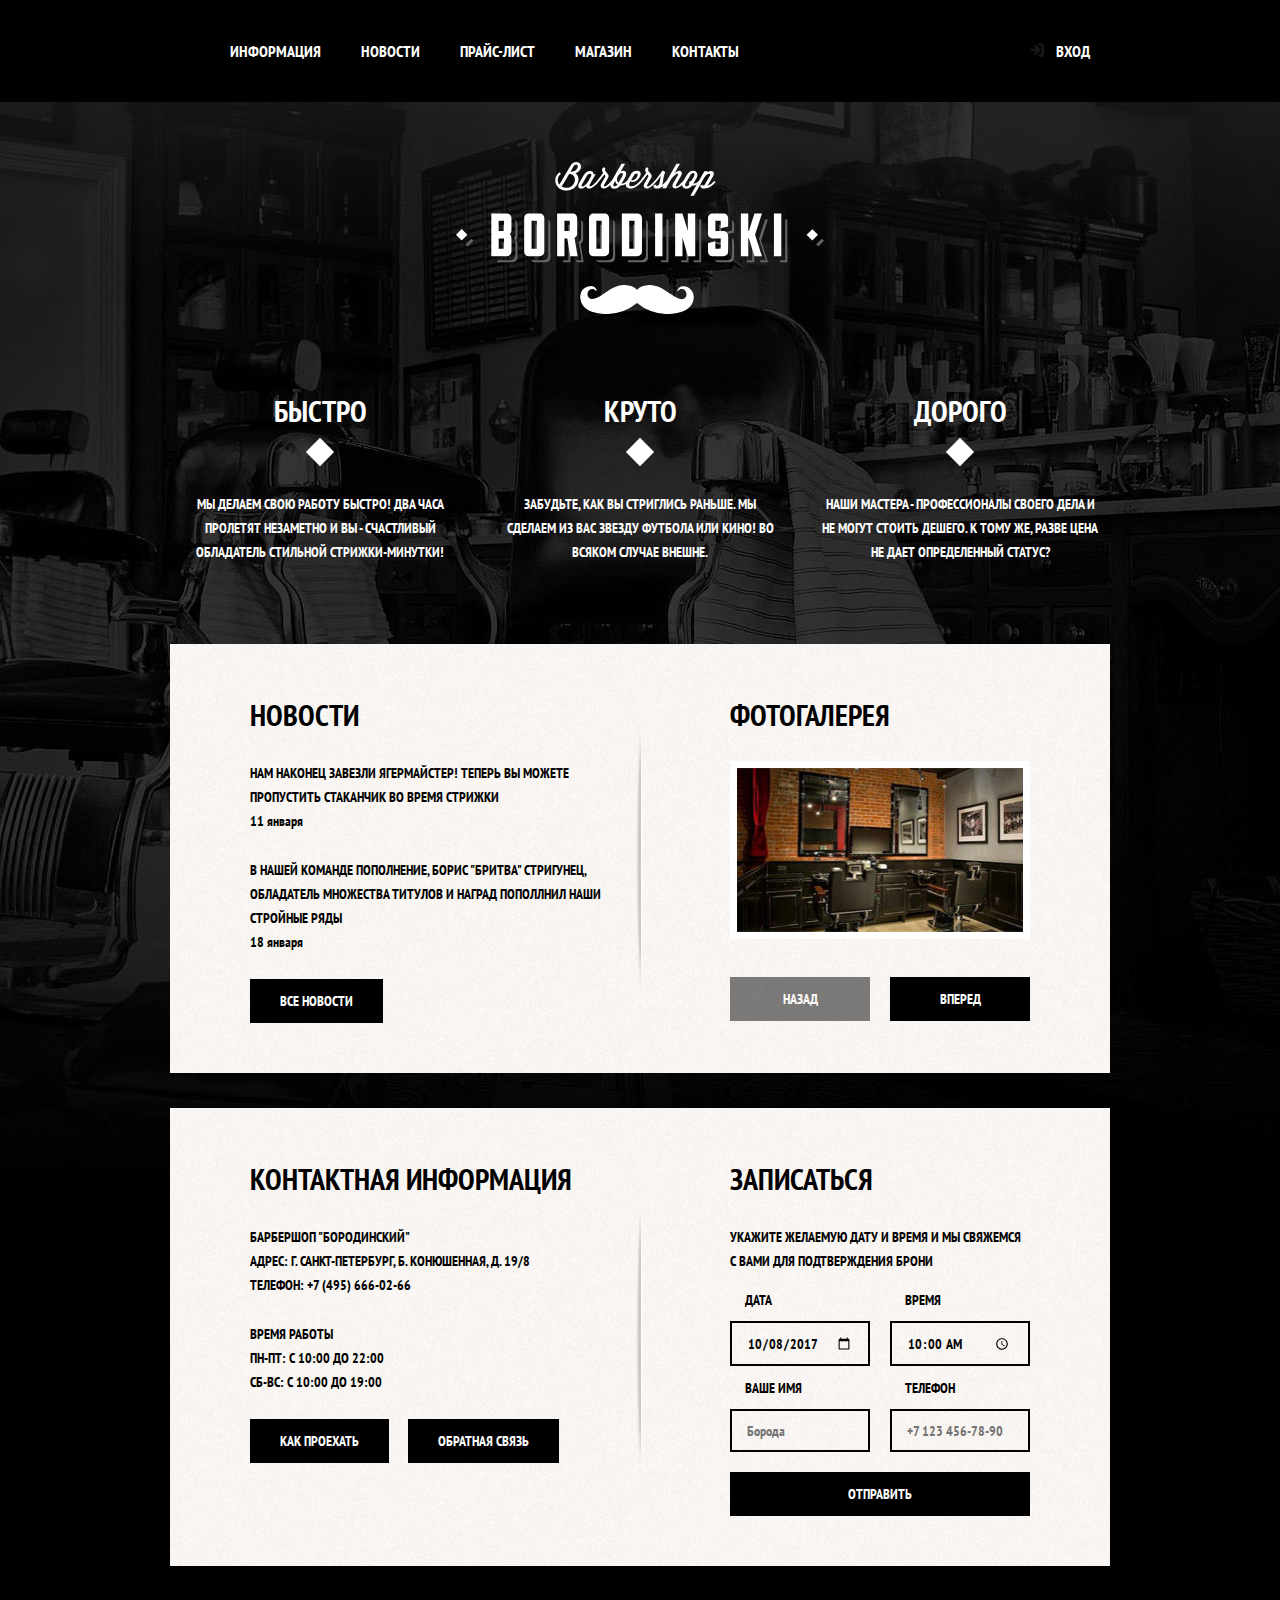
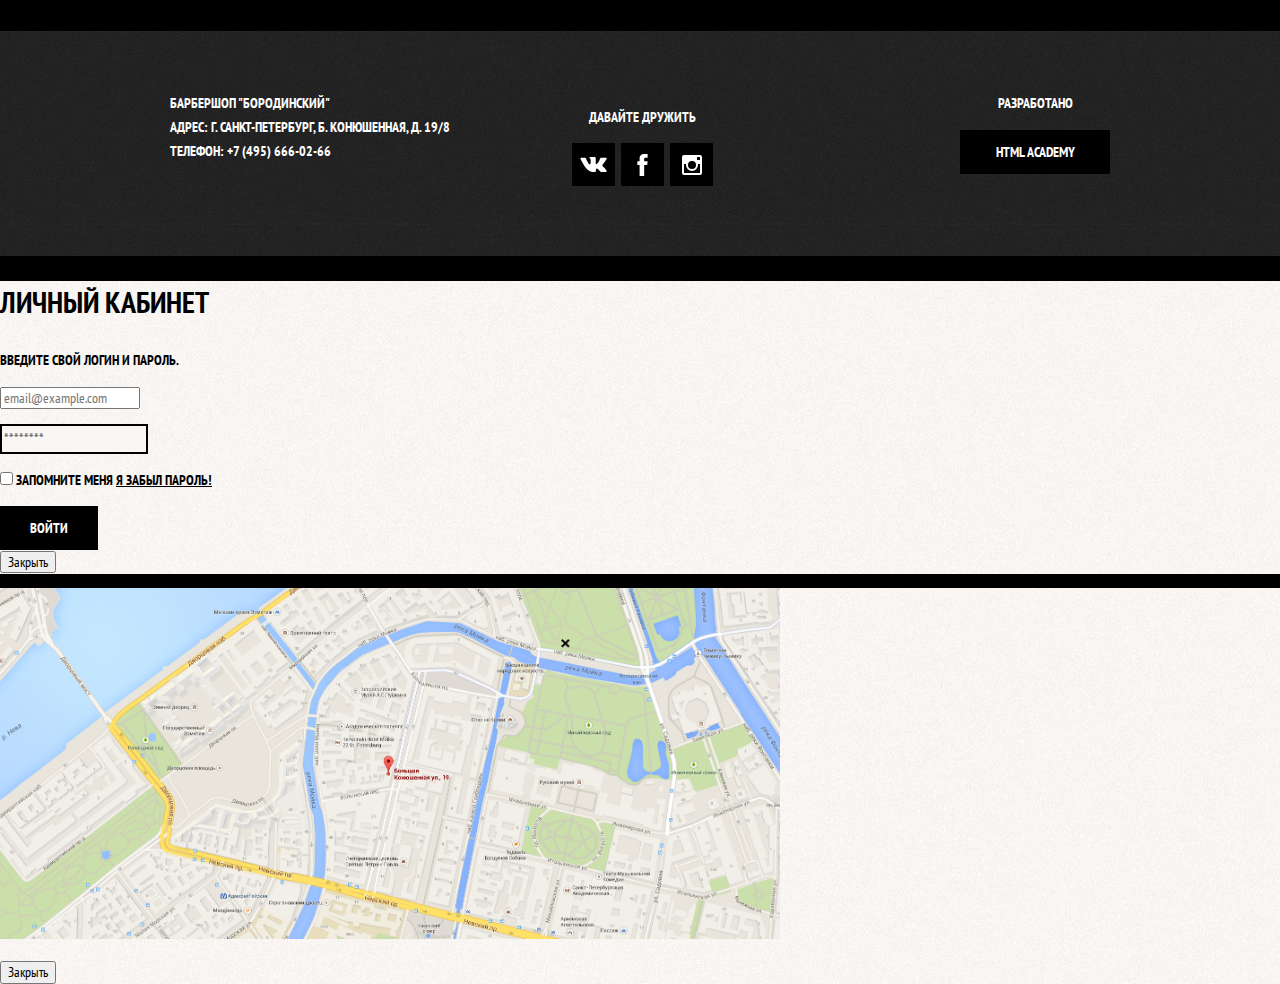
==== commit b7dd95a4: "finish dev index page. or not" ====
--- a/index.html
+++ b/index.html
@@ -24,7 +24,7 @@
 				</ul>
 				<ul class="user-navigation">
 					<li>
-						<a class="login-link" href="login.html">
+						<a class="login-link" href="login.html"`	>
 							Вход
 						</a>
 					</li>
@@ -72,11 +72,13 @@
 
 				<section class="gallery">
 					<h2>Фотогалерея</h2>
+					<div class="gallery-container">
 					<figure class="gallery-content">
 						<a href="#"><img src="img/studio.jpg" width="286" height="164" alt="Интерьер"></a>
 					</figure>
-					<button class="button gallery-button gallery-button-back" type="button">Назад</button>
+					<button class="button gallery-button gallery-button-back" type="button" disabled>Назад</button>
 					<button class="button gallery-button gallery-button-next" type="button">Вперед</button>
+					</div>
 				</section>
 			</div>
 
@@ -113,7 +115,7 @@
 							<label for="appointment-name">Ваше имя</label>
 							<input id="appointment-name" type="text" name="name" value="" placeholder="Борода">
 						</p>
-						<p>
+						<p class="appointment-item">
 							<label for="appointment-phone">Телефон</label>
 							<input id="appointment-phone" type="tel" name="phone" value="" placeholder="+7 123 456-78-90">
 						</p>
@@ -132,9 +134,30 @@
 			<div class="footer-social">
 				<p>Давайте дружить</p>
 				<ul>
-					<li><a class="social-button" href="#">Вконтакте</a></li>
-					<li><a class="social-button" href="#">Фейсбук</a></li>
-					<li><a class="social-button" href="#">Инстаграмм</a></li>
+					<li><a class="social-button" href="#"><span class="visually-hidden">Вконтакте</span>
+					<svg xmlns="http://www.w3.org/2000/svg" width="27" height="15" viewBox="0 0 26.14 14.91">
+						<path
+							d="M26 13.47l-.09-.17a13.55 13.55 0 0 0-2.6-3q-.87-.83-1.1-1.12A1 1 0 0 1 22 8a10.27 10.27 0 0 1 1.22-1.78l.88-1.16q2.35-3.13 2-4L26 .94a.8.8 0 0 0-.4-.22 2.14 2.14 0 0 0-.87 0h-3.92a.51.51 0 0 0-.27 0h-.3a.6.6 0 0 0-.15.14.93.93 0 0 0-.14.24 22.22 22.22 0 0 1-1.46 3.06q-.5.84-.93 1.46a7 7 0 0 1-.71.91 4.94 4.94 0 0 1-.52.47q-.23.18-.35.15l-.23-.05a.9.9 0 0 1-.31-.33 1.49 1.49 0 0 1-.16-.53V1.6a3.14 3.14 0 0 0 0-.62 2.12 2.12 0 0 0-.14-.44.73.73 0 0 0-.28-.33 1.57 1.57 0 0 0-.46-.18A9 9 0 0 0 12.57 0a8.93 8.93 0 0 0-3.25.33 1.83 1.83 0 0 0-.52.41q-.25.3-.07.33a1.67 1.67 0 0 1 1.16.59l.08.16a2.6 2.6 0 0 1 .19.63 6.32 6.32 0 0 1 .12 1 10.59 10.59 0 0 1 0 1.7q-.07.71-.13 1.1a2.21 2.21 0 0 1-.18.64 2.69 2.69 0 0 1-.16.3l-.07.07a1 1 0 0 1-.37.07.86.86 0 0 1-.46-.19 3.27 3.27 0 0 1-.56-.52 7 7 0 0 1-.66-.93q-.37-.6-.76-1.42l-.22-.39q-.2-.38-.56-1.11t-.62-1.43A.9.9 0 0 0 5.2.9h-.07a.93.93 0 0 0-.22-.16A1.44 1.44 0 0 0 4.6.65L.87.68A1 1 0 0 0 .1.94L0 1a.44.44 0 0 0 0 .22 1.08 1.08 0 0 0 .08.37Q.9 3.53 1.86 5.31t1.66 2.87Q4.23 9.27 5 10.24t1 1.24l.37.41.34.33a8.06 8.06 0 0 0 1 .78 16.34 16.34 0 0 0 1.4.9 7.6 7.6 0 0 0 1.79.72 6.19 6.19 0 0 0 2 .22h1.57a1.08 1.08 0 0 0 .72-.3l.05-.07a.9.9 0 0 0 .1-.25 1.38 1.38 0 0 0 0-.37 4.48 4.48 0 0 1 .09-1.05 2.77 2.77 0 0 1 .23-.71 1.74 1.74 0 0 1 .29-.4 1.19 1.19 0 0 1 .23-.2h.11a.86.86 0 0 1 .77.21 4.52 4.52 0 0 1 .83.79q.39.47.93 1.05a6.41 6.41 0 0 0 1 .87l.27.16a3.31 3.31 0 0 0 .71.3 1.53 1.53 0 0 0 .76.07l3.48-.05a1.58 1.58 0 0 0 .8-.17.68.68 0 0 0 .34-.37 1.06 1.06 0 0 0 0-.46 1.71 1.71 0 0 0-.1-.36z"
+							fill="#fff" >
+						</path>
+					</svg>
+					</a></li>
+					<li><a class="social-button" href="#"><span class="visually-hidden">Фейсбук</span>
+					<svg xmlns="http://www.w3.org/2000/svg" width="19" height="22" viewBox="0 0 10.15 21.74">
+						<path
+							d="M3.34 1.12A4.77 4.77 0 0 1 6.53 0h3.61v3.81H7.81a1.07 1.07 0 0 0-1.09.83v2.55h3.42c-.08 1.23-.24 2.45-.41 3.67h-3v10.87H2.21V10.86H0V7.21h2.19V3.66a3.83 3.83 0 0 1 1.15-2.54z"
+							fill="#fff" >
+						</path>
+					</svg>
+					</a></li>
+					<li><a class="social-button" href="#"><span class="visually-hidden">Инстаграмм</span>
+					<svg xmlns="http://www.w3.org/2000/svg" width="20" height="20" viewBox="0 0 20 20">
+						<path
+							d="M18 0H2a2 2 0 0 0-2 2v16a2 2 0 0 0 2 2h16a2 2 0 0 0 2-2V2a2 2 0 0 0-2-2zm-8 6a4 4 0 1 1-4 4 4 4 0 0 1 4-4zM2.5 18a.47.47 0 0 1-.5-.5V9h2.1a3.4 3.4 0 0 0-.1 1 6 6 0 1 0 12 0 3.4 3.4 0 0 0-.1-1H18v8.5a.47.47 0 0 1-.5.5zM18 4.5a.47.47 0 0 1-.5.5h-2a.47.47 0 0 1-.5-.5v-2a.47.47 0 0 1 .5-.5h2a.47.47 0 0 1 .5.5z"
+							fill="#fff" >
+						</path>
+					</svg>
+					</a></li>
 				</ul>
 			</div>
 			<p class="footer-copyright">
--- a/css/style.css
+++ b/css/style.css
@@ -19,7 +19,34 @@
     text-decoration: none;
 }
 
+img {
+    max-width: 100%;
+    height: auto;
+}
+
+.visually-hidden:not(:focus):not(:active),
+input[type="checkbox"].visually-hidden,
+input[type="radio"].viually-hidden {
+    position: absolute;
+
+    width: 1px;
+    height: 1px;
+    margin: -1px;
+    border: 0;
+    padding: 0;
+
+    white-space: nowrap;
+
+    clip-path: inset(100%);
+    clip: rect(0 0 0 0);
+    overflow: hidden;
+}
+
 .button {
+    display: inline-block;
+    margin-right: 16px;
+    padding: 10px 30px;
+    
     font: inherit;
 
     text-align: center;
@@ -35,6 +62,13 @@
 .button:focus,
 .button:active {
     background-color: #663d15;
+}
+
+.buton.disabled,
+.button:disabled {
+    cursor: default;
+    opacity: 0.5;
+    background-color: #000000;
 }
 
 .main-navigation {
@@ -95,12 +129,86 @@
     text-transform: none;
 }
 
+.gallery-container {
+    position: relative;
+
+    height: 260px;
+}
+
 .gallery-content {
+    height: 164px;
+    margin: 0;
+    
     background-color: #cccccc;
     border: 7px solid #ffffff;
 }
 
+.gallery-content img {
+    width: 286px;
+    height: 164px;
+}
+
+.gallery-button {
+    box-sizing: border-box;
+    position: absolute;
+    bottom: 0;
+
+    width: 140px;
+    margin: 0;
+}
+
+.gallery-button-back {
+    left: 0;
+}
+
+.gallery-button-next {
+    right: 0;
+}
+
+.contacts {
+    width: 300px;
+}
+
+.contacts p {
+    margin: 0;
+    margin-bottom: 25px;
+}
+
+.appointment {
+    width: 300px;
+}
+
+.appointment-info {
+    margin: 0;
+    margin-bottom: 15px;
+}
+
+.appointment-form {
+    display: flex;
+    flex-wrap: wrap;
+    justify-content: space-between;
+}
+
+.appointment-item {
+    width: 140px;
+    margin: 0;
+    margin-bottom: 10px;
+}
+
+.appointment-item label {
+    display: block;
+    margin-bottom: 9px;
+    margin-left: 15px;
+}
+
 .appointment-item input {
+    box-sizing: border-box;
+    width: 140px;
+    padding-top: 8px;
+    padding-left: 15px;
+    padding-right: 15px;
+    padding-bottom: 7px;
+    
     font: inherit;
 
     background-color: transparent;
@@ -109,6 +217,13 @@
 
 .appointment-item input:focus {
     border-color: #663d15;
+}
+
+.appointment .button {
+    display: block;
+    width: 100%;
+    margin-top: 10px;
+    margin-right: 0;
 }
 
 .main-footer {
@@ -135,15 +250,57 @@
 }
 
 .footer-social ul {
+    display: flex;
+    flex-wrap: wrap;
+    justify-content: space-between;
+    width: 141px;
+    margin: 0 auto;
+    padding: 0;
+
     list-style: none;
 }
 
+.footer-social b {
+    display: block;
+    margin-bottom: 15px;
+}
+
 .social-button {
-    color: #ffffff;
+    display: flex;
+    align-items: center;
+    justify-content: center;
+    width: 43px;
+    height: 43px;
+    margin-bottom: 10px;
+
+    background-color: #000000;
+}
+
+.social-button:hover,
+.social-button:focus {
+    background-color: #ffffff;
+}
+
+.social-button:hover path,
+.social-button:focus path {
+    fill: #000000;
 }
 
 .footer-copyright {
+    width: 150px;
+    margin: 0;
+    margin-left: auto;
     text-align: center;
+}
+
+.footer-copyright .button {
+    display: block;
+    margin-right: 0;
+}
+
+.footer-copyright b {
+    display: block;
+    margin-bottom: 15px;
 }
 
 .footer-copyright .button:hover,
@@ -299,24 +456,50 @@
 
 .site-navigation {
     display: flex;
-    width: 620px;
-    height: 70px;
-    margin: 0;
-    padding: 0;
-    justify-content: space-between;
-    list-style: none;
-    align-items: center;
-    
+    flex-wrap: wrap;
+    width: 700px;
+}
+
+.site-navigation a,
+.user-navigation a {
+    display: block;
+    padding: 25px 20px;
+
+    vertical-align: middle;
+    color: #ffffff;
 }
 
 .user-navigation {
-     display: flex;
-    width: 140px;
-    height: 70px;
-    margin: 0;
-    padding: 0;
-    align-items: center;
-    list-style: none;
+    display: flex;
+    max-width: 140px;
+}
+
+.user-navigation .login-link {
+    position: relative;
+    padding-left: 50px;
+}
+
+.login-link::before {
+    content: "";
+
+    position: absolute;
+    top: 27px;
+    left: 24px;
+
+    width: 16px;
+    height: 18px;
+
+    background-image: url(../img/login.png);
+    background-repeat: no-repeat;
+    background-position: 0 0;
+
+    opacity: 0.3;
+}
+
+.login-link:hover::before,
+.login-link:focus::before,
+.login-link:active::before {
+    opacity: 1;
 }
 
 .features {
@@ -338,6 +521,37 @@
     width: 300px;
     
     min-width: 170px;
+    text-align: center;
+}
+
+.feature-item h3 {
+    position: relative;
+    
+    margin: 0;
+    margin-bottom: 60px;
+
+    font-size: 30px;
+    line-height: 42px;
+}
+
+.feature-item h3::after {
+    content: "";
+
+    position: absolute;
+    bottom: -30px;
+    left: 50%;
+
+    width: 20px;
+    height: 20px;
+    margin-left: -10px;
+
+    background-color: #ffffff;
+
+    transform: rotate(45deg);
+}
+
+.feature-item p {
+    margin: 0 10px;
 }
 
 .index-columns {
@@ -346,10 +560,43 @@
     justify-content: space-between;
     padding: 50px 80px;
     margin-bottom: 35px;
+
+    color: #000000;
+
+    background-color: #f8f5f2;
+    background-image: 
+        url(../img/line.png),
+        url(../img/pattern-light.jpg);
+        background-position: center, 0 0;
+        background-repeat: no-repeat, repeat;
+}
+
+.index-columns h2 {
+    margin: 0;
+    margin-bottom: 25px;
+    
+    font-size: 30px;
+    line-height: 42px;
 }
 
 .news {
     width: 380px;
+}
+
+.news-list {
+    margin: 0;
+    margin-bottom: 25px;
+    padding: 0;
+
+    list-style: none;
+}
+
+.news-item {
+    margin-bottom: 25px;
+}
+
+.news-item p {
+    margin: 0;
 }
 
 .gallery {
@@ -387,4 +634,5 @@
     width: 150px;
     margin: 0;
     margin-left: auto;
-}+}
+
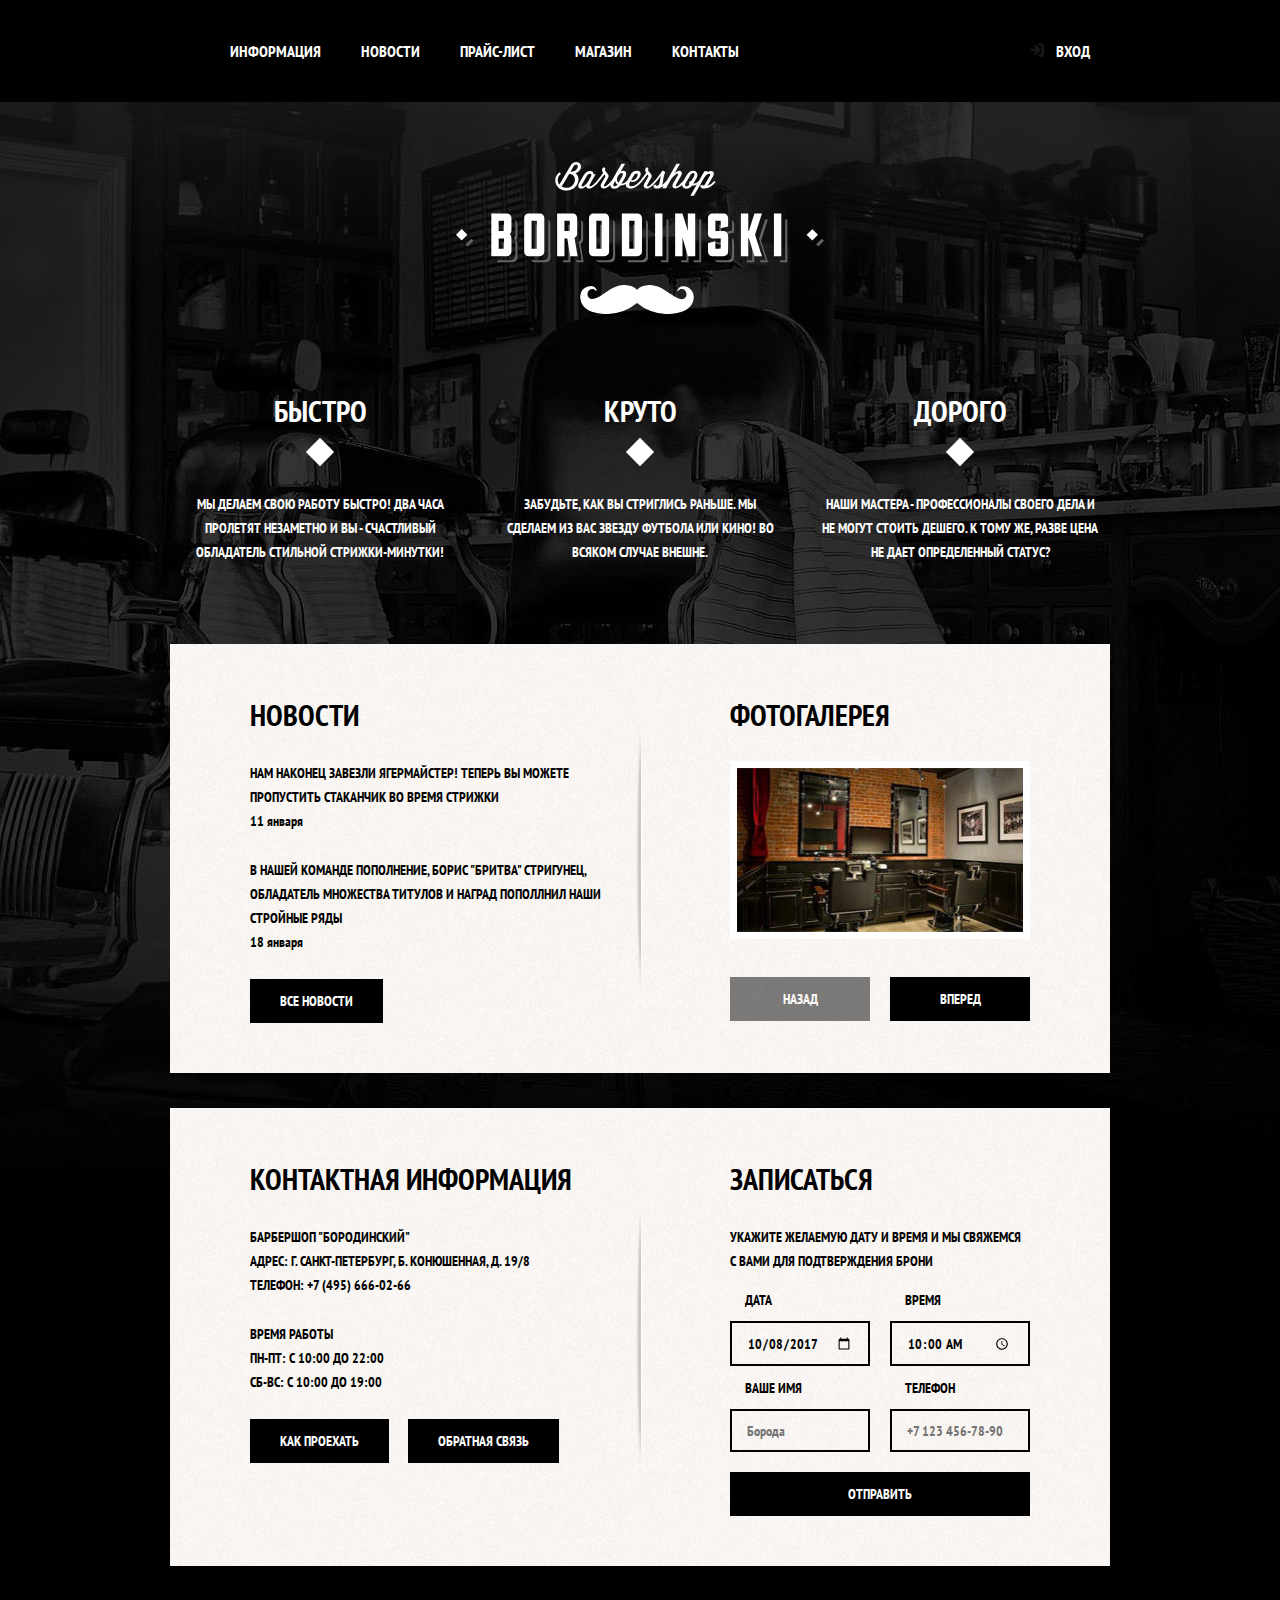
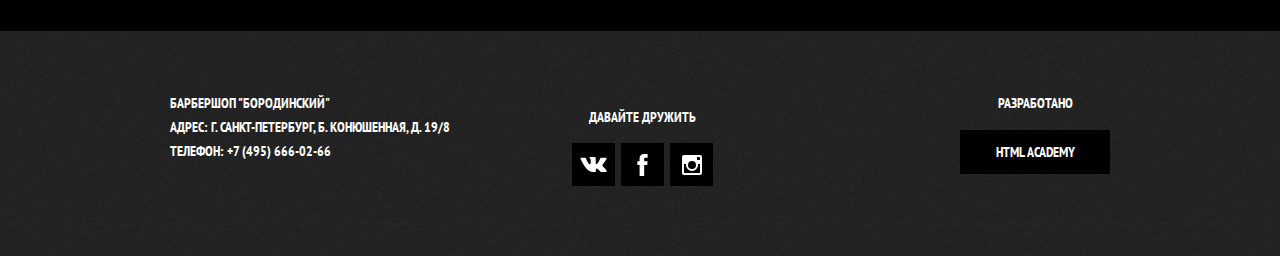
==== commit f08f501a: "price page, modal windows on index page" ====
--- a/index.html
+++ b/index.html
@@ -14,22 +14,22 @@
 					<img src="img/index-logo.svg" width="368" height="153" alt="Логотип барбершопа'Бородинский'">
 				</a>
 				<div class="main-navigation-wrapper">
-				<div class="container">
-				<ul class="site-navigation">
-					<li><a href="info.html">Информация</a></li>
-					<li><a href="news.html">Новости</a></li>
-					<li><a href="price.html">Прайс-лист</a></li>
-					<li><a href="catalog.html">Магазин</a></li>
-					<li><a href="contacts.html">Контакты</a></li>
-				</ul>
-				<ul class="user-navigation">
-					<li>
-						<a class="login-link" href="login.html"`	>
-							Вход
-						</a>
-					</li>
-				</ul>
-				</div>
+					<div class="container">
+						<ul class="site-navigation">
+							<li><a href="info.html">Информация</a></li>
+							<li><a href="news.html">Новости</a></li>
+							<li><a href="price.html">Прайс-лист</a></li>
+							<li><a href="catalog.html">Магазин</a></li>
+							<li><a href="contacts.html">Контакты</a></li>
+						</ul>
+						<ul class="user-navigation">
+							<li>
+								<a class="login-link" href="login.html"`	>
+									Вход
+								</a>
+							</li>
+						</ul>
+					</div>
 				</div>
 			</nav>
 		</header>
@@ -73,11 +73,11 @@
 				<section class="gallery">
 					<h2>Фотогалерея</h2>
 					<div class="gallery-container">
-					<figure class="gallery-content">
-						<a href="#"><img src="img/studio.jpg" width="286" height="164" alt="Интерьер"></a>
-					</figure>
-					<button class="button gallery-button gallery-button-back" type="button" disabled>Назад</button>
-					<button class="button gallery-button gallery-button-next" type="button">Вперед</button>
+						<figure class="gallery-content">
+							<a href="#"><img src="img/studio.jpg" width="286" height="164" alt="Интерьер"></a>
+						</figure>
+						<button class="button gallery-button gallery-button-back" type="button" disabled>Назад</button>
+						<button class="button gallery-button gallery-button-next" type="button">Вперед</button>
 					</div>
 				</section>
 			</div>
@@ -123,53 +123,55 @@
 					</form>
 				</section>
 			</div>
-			</main>
-			<footer class="main-footer">
-				<div class="container">
+		</main>
+
+
+		<footer class="main-footer">
+			<div class="container">
 				<p class="footer-contacts">
-			Барбершоп "Бородинский"<br>
-			адрес: г. Санкт-Петербург, Б. Конюшенная, д. 19/8<br>
-			Телефон: +7 (495) 666-02-66
-			</p>
-			<div class="footer-social">
-				<p>Давайте дружить</p>
-				<ul>
-					<li><a class="social-button" href="#"><span class="visually-hidden">Вконтакте</span>
-					<svg xmlns="http://www.w3.org/2000/svg" width="27" height="15" viewBox="0 0 26.14 14.91">
-						<path
-							d="M26 13.47l-.09-.17a13.55 13.55 0 0 0-2.6-3q-.87-.83-1.1-1.12A1 1 0 0 1 22 8a10.27 10.27 0 0 1 1.22-1.78l.88-1.16q2.35-3.13 2-4L26 .94a.8.8 0 0 0-.4-.22 2.14 2.14 0 0 0-.87 0h-3.92a.51.51 0 0 0-.27 0h-.3a.6.6 0 0 0-.15.14.93.93 0 0 0-.14.24 22.22 22.22 0 0 1-1.46 3.06q-.5.84-.93 1.46a7 7 0 0 1-.71.91 4.94 4.94 0 0 1-.52.47q-.23.18-.35.15l-.23-.05a.9.9 0 0 1-.31-.33 1.49 1.49 0 0 1-.16-.53V1.6a3.14 3.14 0 0 0 0-.62 2.12 2.12 0 0 0-.14-.44.73.73 0 0 0-.28-.33 1.57 1.57 0 0 0-.46-.18A9 9 0 0 0 12.57 0a8.93 8.93 0 0 0-3.25.33 1.83 1.83 0 0 0-.52.41q-.25.3-.07.33a1.67 1.67 0 0 1 1.16.59l.08.16a2.6 2.6 0 0 1 .19.63 6.32 6.32 0 0 1 .12 1 10.59 10.59 0 0 1 0 1.7q-.07.71-.13 1.1a2.21 2.21 0 0 1-.18.64 2.69 2.69 0 0 1-.16.3l-.07.07a1 1 0 0 1-.37.07.86.86 0 0 1-.46-.19 3.27 3.27 0 0 1-.56-.52 7 7 0 0 1-.66-.93q-.37-.6-.76-1.42l-.22-.39q-.2-.38-.56-1.11t-.62-1.43A.9.9 0 0 0 5.2.9h-.07a.93.93 0 0 0-.22-.16A1.44 1.44 0 0 0 4.6.65L.87.68A1 1 0 0 0 .1.94L0 1a.44.44 0 0 0 0 .22 1.08 1.08 0 0 0 .08.37Q.9 3.53 1.86 5.31t1.66 2.87Q4.23 9.27 5 10.24t1 1.24l.37.41.34.33a8.06 8.06 0 0 0 1 .78 16.34 16.34 0 0 0 1.4.9 7.6 7.6 0 0 0 1.79.72 6.19 6.19 0 0 0 2 .22h1.57a1.08 1.08 0 0 0 .72-.3l.05-.07a.9.9 0 0 0 .1-.25 1.38 1.38 0 0 0 0-.37 4.48 4.48 0 0 1 .09-1.05 2.77 2.77 0 0 1 .23-.71 1.74 1.74 0 0 1 .29-.4 1.19 1.19 0 0 1 .23-.2h.11a.86.86 0 0 1 .77.21 4.52 4.52 0 0 1 .83.79q.39.47.93 1.05a6.41 6.41 0 0 0 1 .87l.27.16a3.31 3.31 0 0 0 .71.3 1.53 1.53 0 0 0 .76.07l3.48-.05a1.58 1.58 0 0 0 .8-.17.68.68 0 0 0 .34-.37 1.06 1.06 0 0 0 0-.46 1.71 1.71 0 0 0-.1-.36z"
-							fill="#fff" >
-						</path>
-					</svg>
-					</a></li>
-					<li><a class="social-button" href="#"><span class="visually-hidden">Фейсбук</span>
-					<svg xmlns="http://www.w3.org/2000/svg" width="19" height="22" viewBox="0 0 10.15 21.74">
-						<path
-							d="M3.34 1.12A4.77 4.77 0 0 1 6.53 0h3.61v3.81H7.81a1.07 1.07 0 0 0-1.09.83v2.55h3.42c-.08 1.23-.24 2.45-.41 3.67h-3v10.87H2.21V10.86H0V7.21h2.19V3.66a3.83 3.83 0 0 1 1.15-2.54z"
-							fill="#fff" >
-						</path>
-					</svg>
-					</a></li>
-					<li><a class="social-button" href="#"><span class="visually-hidden">Инстаграмм</span>
-					<svg xmlns="http://www.w3.org/2000/svg" width="20" height="20" viewBox="0 0 20 20">
-						<path
-							d="M18 0H2a2 2 0 0 0-2 2v16a2 2 0 0 0 2 2h16a2 2 0 0 0 2-2V2a2 2 0 0 0-2-2zm-8 6a4 4 0 1 1-4 4 4 4 0 0 1 4-4zM2.5 18a.47.47 0 0 1-.5-.5V9h2.1a3.4 3.4 0 0 0-.1 1 6 6 0 1 0 12 0 3.4 3.4 0 0 0-.1-1H18v8.5a.47.47 0 0 1-.5.5zM18 4.5a.47.47 0 0 1-.5.5h-2a.47.47 0 0 1-.5-.5v-2a.47.47 0 0 1 .5-.5h2a.47.47 0 0 1 .5.5z"
-							fill="#fff" >
-						</path>
-					</svg>
-					</a></li>
-				</ul>
-			</div>
-			<p class="footer-copyright">
-				<b>Разработано</b>
-				<a class="button" href="https://htmlacademy.ru">HTML Academy</a>
-			</p>
+					Барбершоп "Бородинский"<br>
+					адрес: г. Санкт-Петербург, Б. Конюшенная, д. 19/8<br>
+					Телефон: +7 (495) 666-02-66
+				</p>
+				<div class="footer-social">
+					<p>Давайте дружить</p>
+					<ul>
+						<li><a class="social-button" href="#"><span class="visually-hidden">Вконтакте</span>
+						<svg xmlns="http://www.w3.org/2000/svg" width="27" height="15" viewBox="0 0 26.14 14.91">
+							<path
+								d="M26 13.47l-.09-.17a13.55 13.55 0 0 0-2.6-3q-.87-.83-1.1-1.12A1 1 0 0 1 22 8a10.27 10.27 0 0 1 1.22-1.78l.88-1.16q2.35-3.13 2-4L26 .94a.8.8 0 0 0-.4-.22 2.14 2.14 0 0 0-.87 0h-3.92a.51.51 0 0 0-.27 0h-.3a.6.6 0 0 0-.15.14.93.93 0 0 0-.14.24 22.22 22.22 0 0 1-1.46 3.06q-.5.84-.93 1.46a7 7 0 0 1-.71.91 4.94 4.94 0 0 1-.52.47q-.23.18-.35.15l-.23-.05a.9.9 0 0 1-.31-.33 1.49 1.49 0 0 1-.16-.53V1.6a3.14 3.14 0 0 0 0-.62 2.12 2.12 0 0 0-.14-.44.73.73 0 0 0-.28-.33 1.57 1.57 0 0 0-.46-.18A9 9 0 0 0 12.57 0a8.93 8.93 0 0 0-3.25.33 1.83 1.83 0 0 0-.52.41q-.25.3-.07.33a1.67 1.67 0 0 1 1.16.59l.08.16a2.6 2.6 0 0 1 .19.63 6.32 6.32 0 0 1 .12 1 10.59 10.59 0 0 1 0 1.7q-.07.71-.13 1.1a2.21 2.21 0 0 1-.18.64 2.69 2.69 0 0 1-.16.3l-.07.07a1 1 0 0 1-.37.07.86.86 0 0 1-.46-.19 3.27 3.27 0 0 1-.56-.52 7 7 0 0 1-.66-.93q-.37-.6-.76-1.42l-.22-.39q-.2-.38-.56-1.11t-.62-1.43A.9.9 0 0 0 5.2.9h-.07a.93.93 0 0 0-.22-.16A1.44 1.44 0 0 0 4.6.65L.87.68A1 1 0 0 0 .1.94L0 1a.44.44 0 0 0 0 .22 1.08 1.08 0 0 0 .08.37Q.9 3.53 1.86 5.31t1.66 2.87Q4.23 9.27 5 10.24t1 1.24l.37.41.34.33a8.06 8.06 0 0 0 1 .78 16.34 16.34 0 0 0 1.4.9 7.6 7.6 0 0 0 1.79.72 6.19 6.19 0 0 0 2 .22h1.57a1.08 1.08 0 0 0 .72-.3l.05-.07a.9.9 0 0 0 .1-.25 1.38 1.38 0 0 0 0-.37 4.48 4.48 0 0 1 .09-1.05 2.77 2.77 0 0 1 .23-.71 1.74 1.74 0 0 1 .29-.4 1.19 1.19 0 0 1 .23-.2h.11a.86.86 0 0 1 .77.21 4.52 4.52 0 0 1 .83.79q.39.47.93 1.05a6.41 6.41 0 0 0 1 .87l.27.16a3.31 3.31 0 0 0 .71.3 1.53 1.53 0 0 0 .76.07l3.48-.05a1.58 1.58 0 0 0 .8-.17.68.68 0 0 0 .34-.37 1.06 1.06 0 0 0 0-.46 1.71 1.71 0 0 0-.1-.36z"
+								fill="#fff" >
+							</path>
+						</svg>
+						</a></li>
+						<li><a class="social-button" href="#"><span class="visually-hidden">Фейсбук</span>
+						<svg xmlns="http://www.w3.org/2000/svg" width="19" height="22" viewBox="0 0 10.15 21.74">
+							<path
+								d="M3.34 1.12A4.77 4.77 0 0 1 6.53 0h3.61v3.81H7.81a1.07 1.07 0 0 0-1.09.83v2.55h3.42c-.08 1.23-.24 2.45-.41 3.67h-3v10.87H2.21V10.86H0V7.21h2.19V3.66a3.83 3.83 0 0 1 1.15-2.54z"
+								fill="#fff" >
+							</path>
+						</svg>
+						</a></li>
+						<li><a class="social-button" href="#"><span class="visually-hidden">Инстаграмм</span>
+						<svg xmlns="http://www.w3.org/2000/svg" width="20" height="20" viewBox="0 0 20 20">
+							<path
+								d="M18 0H2a2 2 0 0 0-2 2v16a2 2 0 0 0 2 2h16a2 2 0 0 0 2-2V2a2 2 0 0 0-2-2zm-8 6a4 4 0 1 1-4 4 4 4 0 0 1 4-4zM2.5 18a.47.47 0 0 1-.5-.5V9h2.1a3.4 3.4 0 0 0-.1 1 6 6 0 1 0 12 0 3.4 3.4 0 0 0-.1-1H18v8.5a.47.47 0 0 1-.5.5zM18 4.5a.47.47 0 0 1-.5.5h-2a.47.47 0 0 1-.5-.5v-2a.47.47 0 0 1 .5-.5h2a.47.47 0 0 1 .5.5z"
+								fill="#fff" >
+							</path>
+						</svg>
+						</a></li>
+					</ul>
+				</div>
+				<p class="footer-copyright">
+					<b>Разработано</b>
+					<a class="button" href="https://htmlacademy.ru">HTML Academy</a>
+				</p>
 			</div>
 		</footer>
 
 		<section class="modal modal-login">
 			<h2>Личный кабинет</h2>
-			<p>Введите свой логин и пароль.</p>
+			<p class="modal-description">Введите свой логин и пароль.</p>
 			<form class="login-form" action="https://echo.htmlacademy.ru" method="post">
 				<p>
 					<label class="visually-hidden" for="user-login">Логин</label>
@@ -179,9 +181,9 @@
 					<label class="visually-hidden" for="user-password">Пароль</label>
 					<input class="login-icon-password" id="user-password" type="password" name="password" placeholder="********">
 				</p>
-				<p class="login-password-info">
-					<input type="checkbox" name="remember" id="login-password-info">
-					<label class="login-checkbox" for="login-password-info">
+				<p class="login-help">
+					<label class="login-checkbox" >
+					<input type="checkbox" name="remember" class="visually-hidden">
 					<span class="checkbox-indicator"></span>
 					Запомните меня
 					</label>
@@ -195,10 +197,12 @@
 		<section class="modal modal-map">
 			<h2 class="visually-hidden">Как до нас добраться</h2>
 			<p>
-				<img src="img/map.png" width="780" height="" alt="Офис 
+				<img src="img/map.png" width="780" height="560" alt="Офис 
 				компании по адресу ул. Большая Конюшенная 19/8, Санкт-Петербург">
 			</p>
-			<button class="modal-close" type="button">Закрыть</button>
+			<button class="modal-close" type="button">
+				<span class="visually-hidden">Закрыть</span>
+			</button>
 		</section>
 	</body>
 </html>--- a/css/style.css
+++ b/css/style.css
@@ -1,4 +1,5 @@
 body {
+    min-width: 960px;
     margin: 0;
     padding: 0;
 
@@ -13,6 +14,15 @@
     background-image: url(../img/index-bg.jpg);
     background-position: top center;
     background-repeat: no-repeat;
+}
+
+.inner-page {
+    color: #000000;
+
+    background-color: #f9f6f3;
+    background-image: url(../img/pattern-light.jpg);
+    background-position: 0 0;
+    background-repeat: repeat;
 }
 
 a {
@@ -226,7 +236,183 @@
     margin-right: 0;
 }
 
+.inner-content {
+    margin-bottom: 75px;
+}
+
+.inner-content h2 {
+    margin-top: 60px;
+    margin-bottom: 30px;
+
+    font-size: 24px;
+    line-height: 30px;
+}
+
+.inner-content h3 {
+    margin-top: 60px;
+    margin-bottom: 30px;
+
+    font-size: 20px;
+    line-height: 24px;
+}
+
+.inner-content h2 + h3 {
+    margin-top: 30px;
+}
+
+.inner-content p {
+    margin: 14px 0; 
+}
+
+.inner-content table {
+    border-collapse: collapse;
+}
+
+.inner-content td {
+    padding: 10px 15px;
+
+    border: 2px solid #000000;
+}
+
+.inner-content .big-heading {
+    display: flex;
+    align-items: center;
+
+    margin-top: 55px;
+    margin-bottom: 65px;
+    
+    font-size: 48px;
+    line-height: 48px;
+    text-align: center;
+}
+
+.big-heading::before,
+.big-heading::after {
+    content: "";
+
+    flex-grow: 1;
+    flex-shrink: 0;
+
+    width: 50px;
+    height: 2px;
+
+    background: #000000;
+}
+
+.big-heading::before {
+    margin-right: 25px;
+}
+
+.big-heading::after {
+    margin-left: 25px;
+}
+
+.custom-list-1 {
+    margin: 14px 0;
+    padding: 0;
+
+    list-style: none;
+}
+
+.custom-list-1 li {
+    position: relative;
+
+    margin-bottom: 15px;
+    padding-left: 20px;
+}
+
+.custom-list-1 li::before {
+    content: "";
+
+    position: absolute;
+    top: 8px;
+    left: 0;
+
+    width: 8px;
+    height: 8px;
+
+    background-color: #000000;
+    transform: rotate(45deg);
+}
+
+.custom-table-1 {
+    width: 100%;
+}
+
+.custom-table-1 td {
+    width: 50%;
+}
+
+.custom-table-1 td:last-child {
+    text-align: center;
+}
+
+.inner-columns {
+    display: flex;
+    justify-content: space-between;
+    flex-wrap: wrap;
+    
+    margin: 60px 0;
+
+}
+
+.inner-column-left,
+.inner-column-right {
+    width: 460px;
+}
+
+.inner-column-left *:first-child,
+.inner-column-right *:first-child {
+    margin-top: 0;
+}
+
+.inner-column-left *:last-child,
+.inner-column-right *:last-child {
+    margin-top: 0;
+}
+
+.inner-columns > h3:first-child {
+    width: 460px;
+    margin-top: 0;
+    margin-right: 460px;
+    margin-right: calc(100% - 460px);
+}
+
+.breadcrumbs {
+    display: flex;
+    list-style: none;
+}
+.breadcrumbs li {
+    position: relative;
+}
+
+.breadcrumbs a {
+    color: black;
+}
+
+.breadcrumbs li:nth-child(2) {
+    margin-left: 60px;
+    color: grey;
+}
+
+.breadcrumbs li:nth-child(2)::before {
+    content: "";
+
+    position: absolute;
+    top: 8px;
+    left: -33px;
+
+    width: 8px;
+    height: 8px;
+
+    background-color: #000000;
+    transform: rotate(45deg);
+}
+
 .main-footer {
+    padding: 60px 0;
+    margin-top: 65px;
+        
     color: #ffffff;
 
     background-color: #212121;
@@ -311,24 +497,95 @@
 }
 
 .modal {
+    position: fixed;
+    
     color: #000000;
 
     background-color: #f8f3f0;
     background-image: url(../img/pattern-light.jpg);
     background-position: 0 0;
     background-repeat: repeat;
-}
-
-.modal h2 {
+    box-shadow: 0 30px 50px rgba(0, 0, 0, 0.7);
+}
+
+.modal-login {
+    top: 120px;
+    left: 50%;
+
+    display: none;
+    
+    width: 300px;
+    margin-left: -230px;
+    padding: 50px 80px;
+}
+
+.modal-close {
+    position: absolute;
+    top: 0;
+    right: -34px;
+    
+    width: 22px;
+    height: 22px;
+
+    background-color: transparent;
+    color: transparent;
+    border: 0;
+
+    cursor: pointer;
+}
+
+.modal-close::before,
+.modal-close::after {
+    content: "";
+
+    position: absolute;
+
+    width: 19px;
+    height: 3px;
+
+    background-color: #d0d0d0;
+}
+
+.modal-close::before {
+    transform: rotate(-45deg);
+    top: 10px;
+    left: 2px;
+}
+
+.modal-close::after {
+    transform: rotate(45deg);
+    top: 10px;
+    left: 2px;
+}
+
+.modal-login h2 {
+    margin: 0;
+    margin-bottom: 20px;
+
     font-size: 30px;
     line-height: 42px;
 }
 
-.login-form input[type="text"],
+.modal-description {
+    margin: 0;
+    margin-bottom: 10px;
+}
+
+.login-form p {
+    margin: 0;
+    margin-bottom: 10px;
+}
+
+.login-form input[type="email"],
 .login-form input[type="password"] {
+    box-sizing: border-box;
+    width: 300px;
+    padding: 10px 15px;
+    padding-right: 40px;
+
     font: inherit;
     color: #000000;
-    text-transform: uppercase;
+    text-transform: inherit;
 
     background-color: #f9f6f3;
     border: 2px solid #000000;
@@ -336,6 +593,33 @@
 
 .login-form input:focus {
     border-color: #663d15;
+}
+
+.login-form .login-help {
+    display: flex;
+    flex-wrap: wrap;
+    justify-content: space-between;
+    margin: 15px 0;
+}
+
+.login-icon-user {
+    background-image: url(../img/user.svg);
+    background-position: 270px center;
+    background-repeat: no-repeat;
+}
+
+.login-icon-password {
+    background-image: url(../img/lock.svg);
+    background-position: 270px center;
+    background-repeat: no-repeat;
+}
+
+.login-checkbox {
+    position: relative;
+
+    padding-left: 30px;
+
+    cursor: pointer;
 }
 
 .login-checkbox:hover,
@@ -343,6 +627,45 @@
     color: #663d15;
 }
 
+.login-checkbox input[type="checkbox"] + .checkbox-indicator {
+    position: absolute;
+    top: 0;
+    left: 0;
+
+    width: 17px;
+    height: 17px;
+
+    border: 2px solid #000000;
+}
+
+.login-checkbox input[type="checkbox"]:focus + .checkbox-indicator {
+    border-color: #663d15;
+    outline: thin dotted;
+    outline: 5px auto -webkit-focus-ring-color;
+}
+
+.login-checkbox input[type="checkbox"]:checked + .checkbox-indicator::before,
+.login-checkbox input[type="checkbox"]:checked + .checkbox-indicator::after {
+    content: "";
+
+    position: absolute;
+    top: 8px;
+    left: 1px;
+
+    width: 15px;
+    height: 2px;
+
+    background-color: #000000;
+}
+
+.login-checkbox input[type="checkbox"]:checked + .checkbox-indicator::before {
+    transform: rotate(45deg);
+}
+
+.login-checkbox input[type="checkbox"]:checked + .checkbox-indicator::after {
+    transform: rotate(-45deg);
+}
+
 .restore {
     color: #000000;
     text-decoration: underline;
@@ -353,67 +676,35 @@
     text-decoration: none;
 }
 
-.page-main {
-    color: rgb(0, 0, 0);
-    background-color:  rgb(248, 245, 242);
-    background-image: url(../img/bg.jpg);
-}
-
-
-.page-main a:hover {
-    color: rgb(102, 61, 21);
-}
-.page-main a:active {
-    color: rgba(102, 61, 21, 0.3);
-}
-
-
-
-.page-main ul {
-    list-style: none;
-}
-
-
-.inner-title {
-    font-size: 30px;
-    line-height: 42px;
-}
- 
-.page-main .btn:hover {
-    color: rgb(255, 255, 255);
-    background: rgb(102, 61, 21);
-}
-.page-main .btn:active {
-    color: rgba(255, 255, 255, 0.3);
-}
-
-
-.breadcrumps {
-	width: 100%;
-    margin-bottom: 50px;
-}
-
-.breadcrumps-link {
-	color: black;
-	margin-right: 40px;
-}
-
-.breadcrumps-current {
-    color: rgb(171, 169, 167);
-}
-
-
-.inner-content-title {
-    font-size: 24px;
-    line-height: 30px;
-}
+.login-form .button {
+    width: 100%;
+    margin-right: 0;
+}
+
+.modal-map {
+    top: 50%;
+    left: 50%;
+
+    display: none;
+    width: 766px;
+    height: 561px;
+    margin-top: -280px;
+    margin-left: -390px;
+
+    border: 7px solid white;
+}
+
+.modal-map p {
+    margin: 0;
+}
+
 
 /*-----сеточные стили--------*/
 
 html,
 body {
     min-width: 1122px;
-    min-height: 1750px;
+    
 }
 
 .container {
@@ -430,6 +721,7 @@
     display: flex;
     flex-direction: column;
     align-items: center;
+    
     
 }
 
